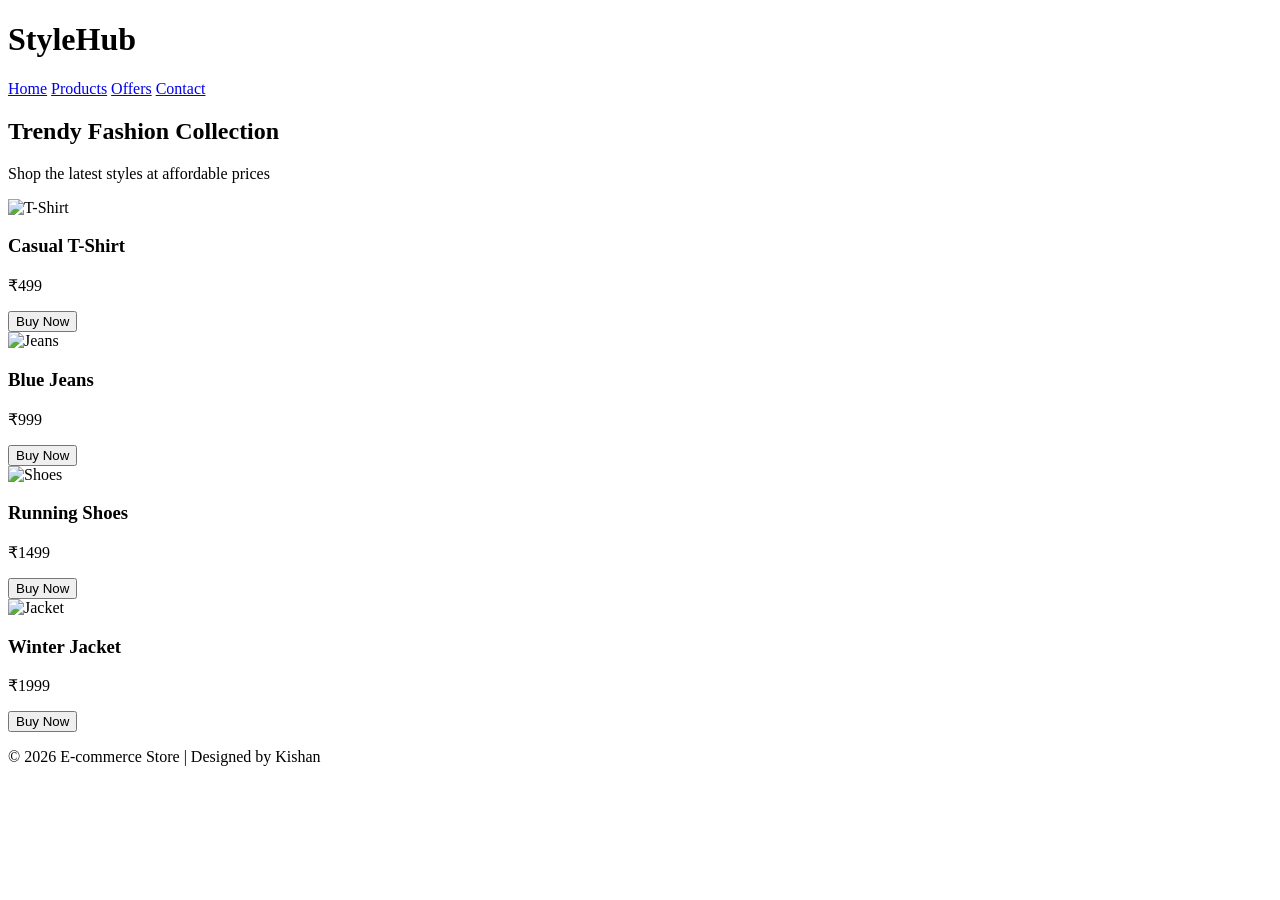
==== index.html @ b64b31c5 "initial commit" ====
<!DOCTYPE html>
<html lang="en">

<head>
    <meta charset="UTF-8">
    <meta name="viewport" content="width=device-width, initial-scale=1.0">
    <title>StyleHub Store</title>

</head>

<body>
    <header>
        <h1>StyleHub</h1>
        <nav>
            <a href="#">Home</a>
            <a href="#">Products</a>
            <a href="#">Offers</a>
            <a href="#">Contact</a>
        </nav>
    </header>
    <section class="hero">
        <h2>Trendy Fashion Collection</h2>
        <p>Shop the latest styles at affordable prices</p>
    </section>
    <section class="products">
        <div class="card">
            <img src="https://images.unsplash.com/photo-1521572267360-ee0c2909d518?w=500" alt="T-Shirt">
            <h3>Casual T-Shirt</h3>
            <p>₹499</p>
            <button>Buy Now</button>
        </div>
        <div class="card">
            <img src="https://images.unsplash.com/photo-1541099649105-f69ad21f3246?w=500" alt="Jeans">
            <h3>Blue Jeans</h3>
            <p>₹999</p>
            <button>Buy Now</button>
        </div>
        <div class="card">
            <img src="https://images.unsplash.com/photo-1542291026-7eec264c27ff?w=500" alt="Shoes">
            <h3>Running Shoes</h3>
            <p>₹1499</p>
            <button>Buy Now</button>
        </div>
        <div class="card">
            <img src="https://images.unsplash.com/photo-1523381210434-271e8be1f52b?w=500" alt="Jacket">
            <h3>Winter Jacket</h3>
            <p>₹1999</p>
            <button>Buy Now</button>
        </div>
    </section>
    <footer>
        <p>&copy; 2026 E-commerce Store | Designed by Kishan</p>
    </footer>
</body>

</html>
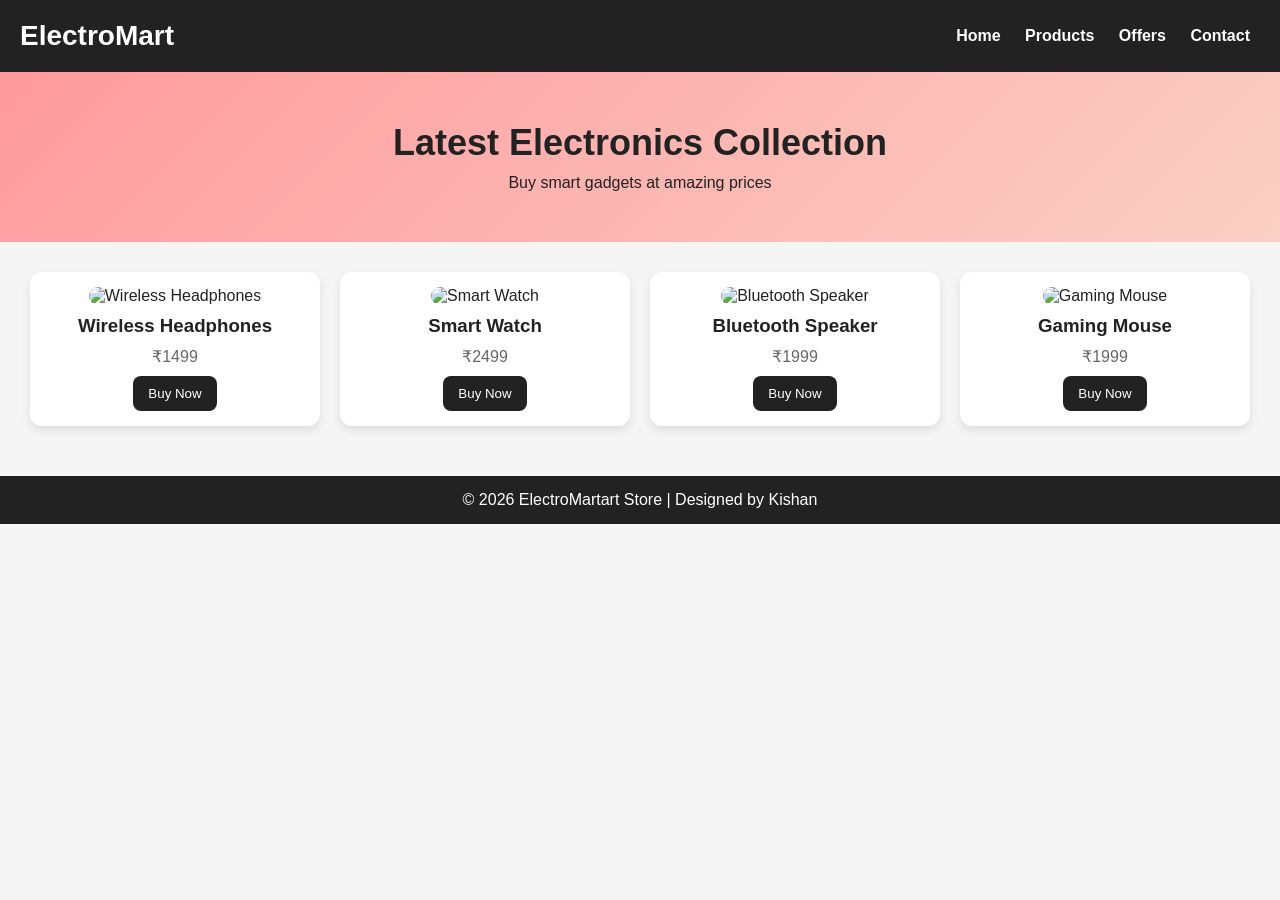
==== commit dfa6f98b: "initial commit" ====
--- a/index.html
+++ b/index.html
@@ -4,13 +4,13 @@
 <head>
     <meta charset="UTF-8">
     <meta name="viewport" content="width=device-width, initial-scale=1.0">
-    <title>StyleHub Store</title>
-
+    <title>ElectroMartart Store</title>
+    <link rel="stylesheet" href="style.css">
 </head>
 
 <body>
     <header>
-        <h1>StyleHub</h1>
+        <h1>ElectroMart</h1>
         <nav>
             <a href="#">Home</a>
             <a href="#">Products</a>
@@ -19,37 +19,37 @@
         </nav>
     </header>
     <section class="hero">
-        <h2>Trendy Fashion Collection</h2>
-        <p>Shop the latest styles at affordable prices</p>
+        <h2>Latest Electronics Collection</h2>
+        <p>Buy smart gadgets at amazing prices</p>
     </section>
     <section class="products">
         <div class="card">
-            <img src="https://images.unsplash.com/photo-1521572267360-ee0c2909d518?w=500" alt="T-Shirt">
-            <h3>Casual T-Shirt</h3>
-            <p>₹499</p>
-            <button>Buy Now</button>
-        </div>
-        <div class="card">
-            <img src="https://images.unsplash.com/photo-1541099649105-f69ad21f3246?w=500" alt="Jeans">
-            <h3>Blue Jeans</h3>
-            <p>₹999</p>
-            <button>Buy Now</button>
-        </div>
-        <div class="card">
-            <img src="https://images.unsplash.com/photo-1542291026-7eec264c27ff?w=500" alt="Shoes">
-            <h3>Running Shoes</h3>
+            <img src="https://images.unsplash.com/photo-1505740420928-5e560c06d30e?w=500" alt="Wireless Headphones">
+            <h3>Wireless Headphones</h3>
             <p>₹1499</p>
             <button>Buy Now</button>
         </div>
         <div class="card">
-            <img src="https://images.unsplash.com/photo-1523381210434-271e8be1f52b?w=500" alt="Jacket">
-            <h3>Winter Jacket</h3>
+            <img src="https://images.unsplash.com/photo-1546868871-af0de0ae72be?w=500" alt="Smart Watch">
+            <h3>Smart Watch</h3>
+            <p>₹2499</p>
+            <button>Buy Now</button>
+        </div>
+        <div class="card">
+            <img src="https://images.unsplash.com/photo-1608043152269-423dbba4e7e1?w=500" alt="Bluetooth Speaker">
+            <h3>Bluetooth Speaker</h3>
+            <p>₹1999</p>
+            <button>Buy Now</button>
+        </div>
+        <div class="card">
+            <img src="https://images.unsplash.com/photo-1527814050087-3793815479db?w=500" alt="Gaming Mouse">
+            <h3>Gaming Mouse</h3>
             <p>₹1999</p>
             <button>Buy Now</button>
         </div>
     </section>
     <footer>
-        <p>&copy; 2026 E-commerce Store | Designed by Kishan</p>
+        <p>&copy; 2026 ElectroMartart Store | Designed by Kishan</p>
     </footer>
 </body>
 
--- a/style.css
+++ b/style.css
@@ -0,0 +1,91 @@
+* {
+    margin: 0;
+    padding: 0;
+    box-sizing: border-box;
+    font-family: Arial, sans-serif
+}
+
+body {
+    background: #f5f5f5;
+    color: #222
+}
+
+header {
+    background: #222;
+    color: #fff;
+    padding: 20px;
+    display: flex;
+    justify-content: space-between;
+    align-items: center;
+    flex-wrap: wrap
+}
+
+header h1 {
+    font-size: 28px
+}
+
+nav a {
+    color: #fff;
+    text-decoration: none;
+    margin: 0 10px;
+    font-weight: bold
+}
+
+.hero {
+    background: linear-gradient(135deg, #ff9a9e, #fad0c4);
+    padding: 50px;
+    text-align: center
+}
+
+.hero h2 {
+    font-size: 36px;
+    margin-bottom: 10px
+}
+
+.products {
+    display: grid;
+    grid-template-columns: repeat(auto-fit, minmax(220px, 1fr));
+    gap: 20px;
+    padding: 30px
+}
+
+.card {
+    background: #fff;
+    padding: 15px;
+    border-radius: 12px;
+    box-shadow: 0 4px 10px rgba(0, 0, 0, .1);
+    text-align: center
+}
+
+.card img {
+    width: 100%;
+    height: 180px;
+    object-fit: cover;
+    border-radius: 10px
+}
+
+.card h3 {
+    margin: 10px 0
+}
+
+.card p {
+    color: #666;
+    margin-bottom: 10px
+}
+
+.card button {
+    background: #222;
+    color: #fff;
+    border: none;
+    padding: 10px 15px;
+    border-radius: 8px;
+    cursor: pointer
+}
+
+footer {
+    background: #222;
+    color: #fff;
+    text-align: center;
+    padding: 15px;
+    margin-top: 20px
+}
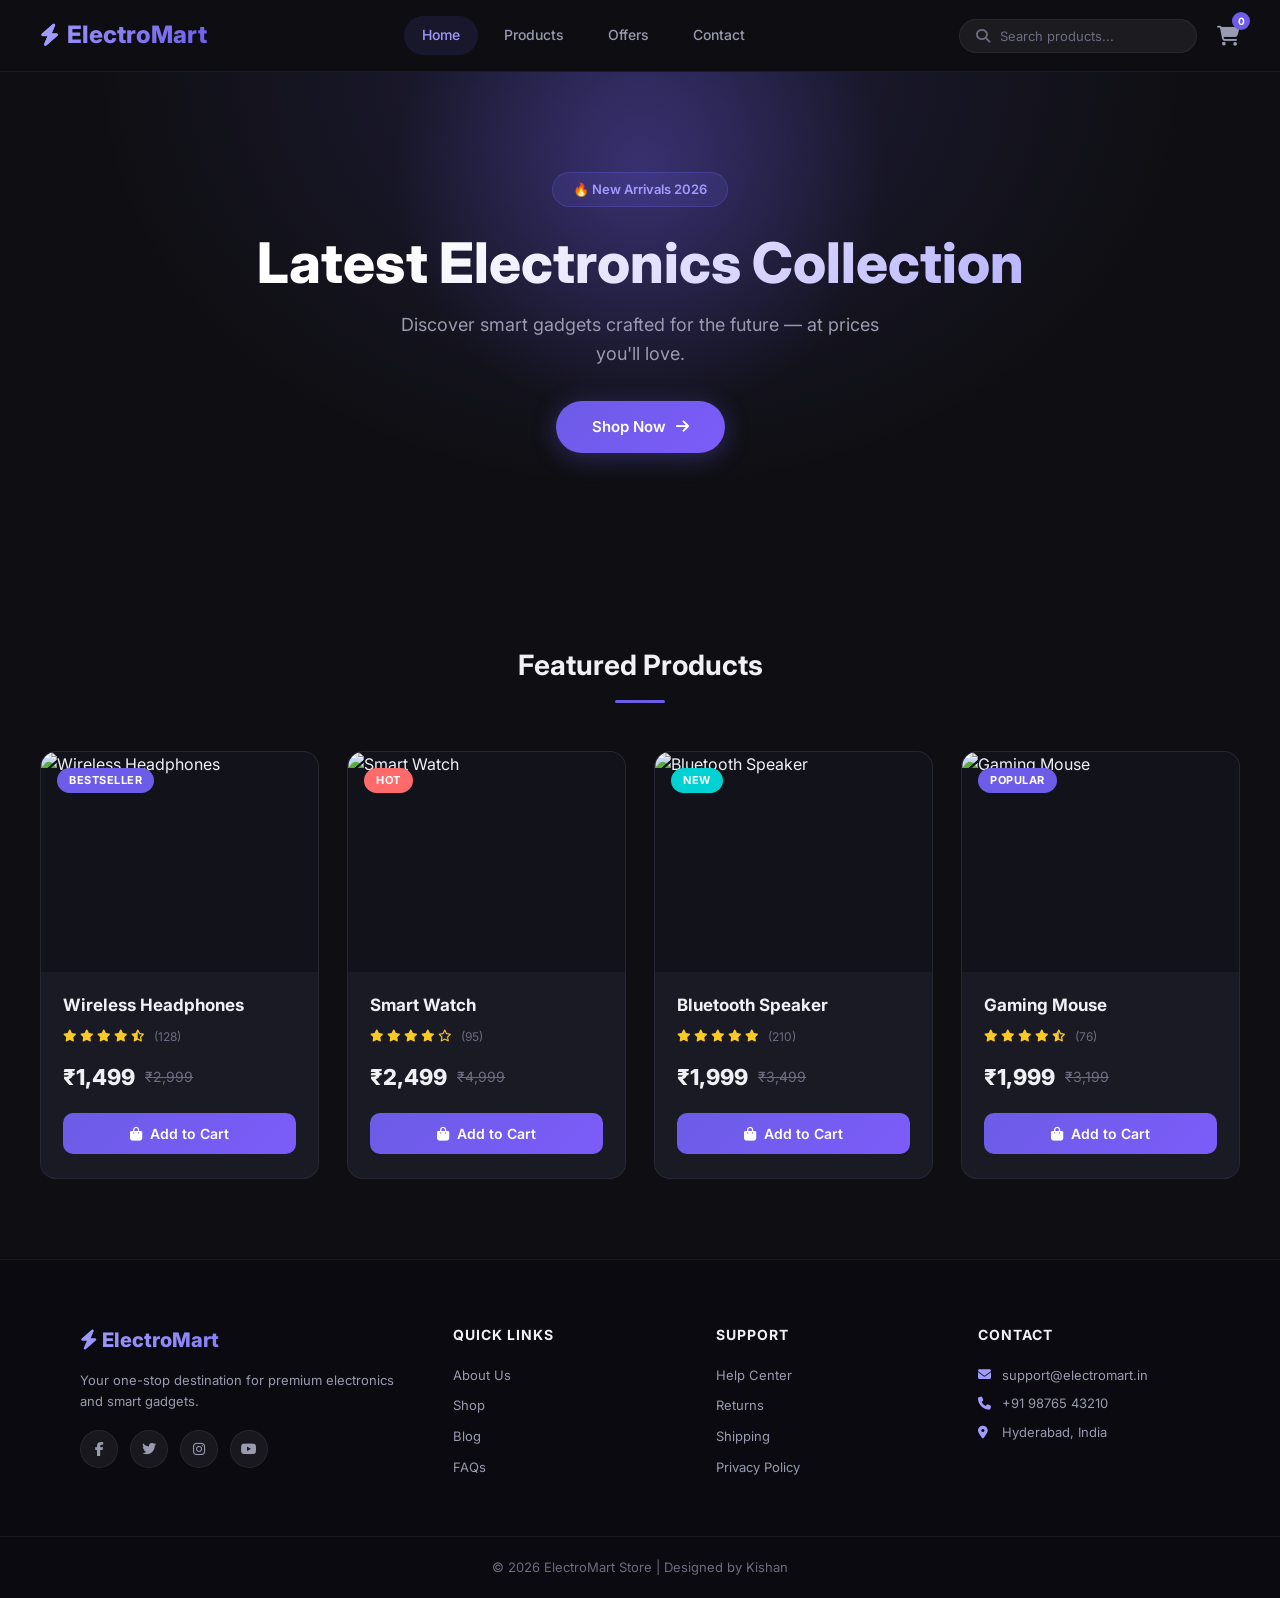
==== commit 612e5b9e: "initial commit" ====
--- a/index.html
+++ b/index.html
@@ -4,52 +4,172 @@
 <head>
     <meta charset="UTF-8">
     <meta name="viewport" content="width=device-width, initial-scale=1.0">
-    <title>ElectroMartart Store</title>
+    <title>ElectroMart — Premium Electronics Store</title>
+    <meta name="description"
+        content="Shop the latest electronics, smart gadgets, wireless headphones, smartwatches and more at amazing prices.">
     <link rel="stylesheet" href="style.css">
+    <link rel="preconnect" href="https://fonts.googleapis.com">
+    <link rel="preconnect" href="https://fonts.gstatic.com" crossorigin>
+    <link href="https://fonts.googleapis.com/css2?family=Inter:wght@400;500;600;700;800&display=swap" rel="stylesheet">
+    <link rel="stylesheet" href="https://cdnjs.cloudflare.com/ajax/libs/font-awesome/6.5.1/css/all.min.css">
 </head>
 
 <body>
     <header>
-        <h1>ElectroMart</h1>
-        <nav>
-            <a href="#">Home</a>
-            <a href="#">Products</a>
+        <div class="header-left">
+            <h1><i class="fas fa-bolt"></i> ElectroMart</h1>
+        </div>
+        <nav id="main-nav">
+            <a href="#" class="active">Home</a>
+            <a href="#products">Products</a>
             <a href="#">Offers</a>
             <a href="#">Contact</a>
         </nav>
+        <div class="header-right">
+            <div class="search-bar">
+                <i class="fas fa-search"></i>
+                <input type="text" placeholder="Search products..." id="search-input">
+            </div>
+            <a href="#" class="cart-icon" id="cart-btn"><i class="fas fa-shopping-cart"></i><span
+                    class="cart-count">0</span></a>
+        </div>
     </header>
+
     <section class="hero">
-        <h2>Latest Electronics Collection</h2>
-        <p>Buy smart gadgets at amazing prices</p>
+        <div class="hero-content">
+            <span class="hero-badge">🔥 New Arrivals 2026</span>
+            <h2>Latest Electronics Collection</h2>
+            <p>Discover smart gadgets crafted for the future — at prices you'll love.</p>
+            <a href="#products" class="hero-btn">Shop Now <i class="fas fa-arrow-right"></i></a>
+        </div>
+        <div class="hero-glow"></div>
     </section>
-    <section class="products">
-        <div class="card">
-            <img src="https://images.unsplash.com/photo-1505740420928-5e560c06d30e?w=500" alt="Wireless Headphones">
-            <h3>Wireless Headphones</h3>
-            <p>₹1499</p>
-            <button>Buy Now</button>
-        </div>
-        <div class="card">
-            <img src="https://images.unsplash.com/photo-1546868871-af0de0ae72be?w=500" alt="Smart Watch">
-            <h3>Smart Watch</h3>
-            <p>₹2499</p>
-            <button>Buy Now</button>
-        </div>
-        <div class="card">
-            <img src="https://images.unsplash.com/photo-1608043152269-423dbba4e7e1?w=500" alt="Bluetooth Speaker">
-            <h3>Bluetooth Speaker</h3>
-            <p>₹1999</p>
-            <button>Buy Now</button>
-        </div>
-        <div class="card">
-            <img src="https://images.unsplash.com/photo-1527814050087-3793815479db?w=500" alt="Gaming Mouse">
-            <h3>Gaming Mouse</h3>
-            <p>₹1999</p>
-            <button>Buy Now</button>
+
+    <section class="products" id="products">
+        <h2 class="section-title">Featured Products</h2>
+        <div class="products-grid">
+            <div class="card" id="product-headphones">
+                <div class="card-badge">Bestseller</div>
+                <div class="card-img-wrap">
+                    <img src="https://images.unsplash.com/photo-1505740420928-5e560c06d30e?w=500"
+                        alt="Wireless Headphones" loading="lazy">
+                </div>
+                <div class="card-body">
+                    <h3>Wireless Headphones</h3>
+                    <div class="card-rating">
+                        <i class="fas fa-star"></i><i class="fas fa-star"></i><i class="fas fa-star"></i><i
+                            class="fas fa-star"></i><i class="fas fa-star-half-alt"></i>
+                        <span>(128)</span>
+                    </div>
+                    <div class="card-price">
+                        <span class="price-current">₹1,499</span>
+                        <span class="price-original">₹2,999</span>
+                    </div>
+                    <button id="buy-headphones"><i class="fas fa-shopping-bag"></i> Add to Cart</button>
+                </div>
+            </div>
+
+            <div class="card" id="product-smartwatch">
+                <div class="card-badge hot">Hot</div>
+                <div class="card-img-wrap">
+                    <img src="https://images.unsplash.com/photo-1523275335684-37898b6baf30?w=500" alt="Smart Watch"
+                        loading="lazy">
+                </div>
+                <div class="card-body">
+                    <h3>Smart Watch</h3>
+                    <div class="card-rating">
+                        <i class="fas fa-star"></i><i class="fas fa-star"></i><i class="fas fa-star"></i><i
+                            class="fas fa-star"></i><i class="far fa-star"></i>
+                        <span>(95)</span>
+                    </div>
+                    <div class="card-price">
+                        <span class="price-current">₹2,499</span>
+                        <span class="price-original">₹4,999</span>
+                    </div>
+                    <button id="buy-smartwatch"><i class="fas fa-shopping-bag"></i> Add to Cart</button>
+                </div>
+            </div>
+
+            <div class="card" id="product-speaker">
+                <div class="card-badge new">New</div>
+                <div class="card-img-wrap">
+                    <img src="https://images.unsplash.com/photo-1608043152269-423dbba4e7e1?w=500"
+                        alt="Bluetooth Speaker" loading="lazy">
+                </div>
+                <div class="card-body">
+                    <h3>Bluetooth Speaker</h3>
+                    <div class="card-rating">
+                        <i class="fas fa-star"></i><i class="fas fa-star"></i><i class="fas fa-star"></i><i
+                            class="fas fa-star"></i><i class="fas fa-star"></i>
+                        <span>(210)</span>
+                    </div>
+                    <div class="card-price">
+                        <span class="price-current">₹1,999</span>
+                        <span class="price-original">₹3,499</span>
+                    </div>
+                    <button id="buy-speaker"><i class="fas fa-shopping-bag"></i> Add to Cart</button>
+                </div>
+            </div>
+
+            <div class="card" id="product-mouse">
+                <div class="card-badge">Popular</div>
+                <div class="card-img-wrap">
+                    <img src="https://images.unsplash.com/photo-1527814050087-3793815479db?w=500" alt="Gaming Mouse"
+                        loading="lazy">
+                </div>
+                <div class="card-body">
+                    <h3>Gaming Mouse</h3>
+                    <div class="card-rating">
+                        <i class="fas fa-star"></i><i class="fas fa-star"></i><i class="fas fa-star"></i><i
+                            class="fas fa-star"></i><i class="fas fa-star-half-alt"></i>
+                        <span>(76)</span>
+                    </div>
+                    <div class="card-price">
+                        <span class="price-current">₹1,999</span>
+                        <span class="price-original">₹3,199</span>
+                    </div>
+                    <button id="buy-mouse"><i class="fas fa-shopping-bag"></i> Add to Cart</button>
+                </div>
+            </div>
         </div>
     </section>
+
     <footer>
-        <p>&copy; 2026 ElectroMartart Store | Designed by Kishan</p>
+        <div class="footer-grid">
+            <div class="footer-col">
+                <h3><i class="fas fa-bolt"></i> ElectroMart</h3>
+                <p>Your one-stop destination for premium electronics and smart gadgets.</p>
+                <div class="social-links">
+                    <a href="#" aria-label="Facebook"><i class="fab fa-facebook-f"></i></a>
+                    <a href="#" aria-label="Twitter"><i class="fab fa-twitter"></i></a>
+                    <a href="#" aria-label="Instagram"><i class="fab fa-instagram"></i></a>
+                    <a href="#" aria-label="YouTube"><i class="fab fa-youtube"></i></a>
+                </div>
+            </div>
+            <div class="footer-col">
+                <h4>Quick Links</h4>
+                <a href="#">About Us</a>
+                <a href="#">Shop</a>
+                <a href="#">Blog</a>
+                <a href="#">FAQs</a>
+            </div>
+            <div class="footer-col">
+                <h4>Support</h4>
+                <a href="#">Help Center</a>
+                <a href="#">Returns</a>
+                <a href="#">Shipping</a>
+                <a href="#">Privacy Policy</a>
+            </div>
+            <div class="footer-col">
+                <h4>Contact</h4>
+                <p><i class="fas fa-envelope"></i> support@electromart.in</p>
+                <p><i class="fas fa-phone"></i> +91 98765 43210</p>
+                <p><i class="fas fa-map-marker-alt"></i> Hyderabad, India</p>
+            </div>
+        </div>
+        <div class="footer-bottom">
+            <p>&copy; 2026 ElectroMart Store | Designed by Kishan</p>
+        </div>
     </footer>
 </body>
 
--- a/style.css
+++ b/style.css
@@ -1,91 +1,623 @@
-* {
+/* ===== Reset & Base ===== */
+*,
+*::before,
+*::after {
     margin: 0;
     padding: 0;
     box-sizing: border-box;
-    font-family: Arial, sans-serif
+}
+
+:root {
+    --bg-dark: #0f0f13;
+    --bg-card: #1a1a24;
+    --bg-card-hover: #22223a;
+    --accent: #6c5ce7;
+    --accent-light: #a29bfe;
+    --accent-glow: rgba(108, 92, 231, 0.35);
+    --text-primary: #f0f0f5;
+    --text-secondary: #9a9ab0;
+    --text-muted: #6c6c80;
+    --gold: #f9ca24;
+    --green: #00d2d3;
+    --red: #ff6b6b;
+    --border: rgba(255, 255, 255, 0.06);
+    --radius: 16px;
+    --radius-sm: 10px;
+    --transition: 0.3s cubic-bezier(0.4, 0, 0.2, 1);
+    --font: 'Inter', -apple-system, BlinkMacSystemFont, sans-serif;
 }
 
 body {
-    background: #f5f5f5;
-    color: #222
-}
-
+    font-family: var(--font);
+    background: var(--bg-dark);
+    color: var(--text-primary);
+    line-height: 1.6;
+    -webkit-font-smoothing: antialiased;
+}
+
+a {
+    text-decoration: none;
+    color: inherit;
+}
+
+/* ===== Header ===== */
 header {
-    background: #222;
-    color: #fff;
-    padding: 20px;
-    display: flex;
+    background: rgba(15, 15, 19, 0.85);
+    backdrop-filter: blur(20px);
+    -webkit-backdrop-filter: blur(20px);
+    border-bottom: 1px solid var(--border);
+    padding: 0 40px;
+    display: flex;
+    align-items: center;
     justify-content: space-between;
-    align-items: center;
-    flex-wrap: wrap
-}
-
-header h1 {
-    font-size: 28px
-}
-
-nav a {
-    color: #fff;
-    text-decoration: none;
-    margin: 0 10px;
-    font-weight: bold
-}
-
+    height: 72px;
+    position: sticky;
+    top: 0;
+    z-index: 100;
+}
+
+.header-left h1 {
+    font-size: 24px;
+    font-weight: 800;
+    background: linear-gradient(135deg, var(--accent-light), var(--accent));
+    -webkit-background-clip: text;
+    -webkit-text-fill-color: transparent;
+    background-clip: text;
+    display: flex;
+    align-items: center;
+    gap: 8px;
+}
+
+.header-left h1 i {
+    -webkit-text-fill-color: var(--accent-light);
+    font-size: 22px;
+}
+
+#main-nav {
+    display: flex;
+    gap: 8px;
+}
+
+#main-nav a {
+    color: var(--text-secondary);
+    font-weight: 500;
+    font-size: 14px;
+    padding: 8px 18px;
+    border-radius: 50px;
+    transition: var(--transition);
+    position: relative;
+}
+
+#main-nav a:hover,
+#main-nav a.active {
+    color: var(--text-primary);
+    background: rgba(108, 92, 231, 0.12);
+}
+
+#main-nav a.active {
+    color: var(--accent-light);
+}
+
+.header-right {
+    display: flex;
+    align-items: center;
+    gap: 20px;
+}
+
+.search-bar {
+    display: flex;
+    align-items: center;
+    background: rgba(255, 255, 255, 0.06);
+    border: 1px solid var(--border);
+    border-radius: 50px;
+    padding: 8px 16px;
+    gap: 10px;
+    transition: var(--transition);
+}
+
+.search-bar:focus-within {
+    border-color: var(--accent);
+    box-shadow: 0 0 0 3px var(--accent-glow);
+}
+
+.search-bar i {
+    color: var(--text-muted);
+    font-size: 14px;
+}
+
+.search-bar input {
+    background: none;
+    border: none;
+    outline: none;
+    color: var(--text-primary);
+    font-family: var(--font);
+    font-size: 13px;
+    width: 180px;
+}
+
+.search-bar input::placeholder {
+    color: var(--text-muted);
+}
+
+.cart-icon {
+    position: relative;
+    font-size: 20px;
+    color: var(--text-secondary);
+    transition: var(--transition);
+}
+
+.cart-icon:hover {
+    color: var(--accent-light);
+}
+
+.cart-count {
+    position: absolute;
+    top: -8px;
+    right: -10px;
+    background: var(--accent);
+    color: white;
+    font-size: 10px;
+    font-weight: 700;
+    width: 18px;
+    height: 18px;
+    border-radius: 50%;
+    display: flex;
+    align-items: center;
+    justify-content: center;
+}
+
+/* ===== Hero ===== */
 .hero {
-    background: linear-gradient(135deg, #ff9a9e, #fad0c4);
-    padding: 50px;
-    text-align: center
+    position: relative;
+    padding: 100px 40px 110px;
+    text-align: center;
+    overflow: hidden;
+    background: radial-gradient(ellipse at 50% 0%, rgba(108, 92, 231, 0.18) 0%, transparent 60%),
+                var(--bg-dark);
+}
+
+.hero-glow {
+    position: absolute;
+    width: 500px;
+    height: 500px;
+    background: radial-gradient(circle, var(--accent-glow), transparent 70%);
+    top: -150px;
+    left: 50%;
+    transform: translateX(-50%);
+    pointer-events: none;
+    animation: pulse 4s ease-in-out infinite;
+}
+
+@keyframes pulse {
+    0%, 100% { opacity: 0.5; transform: translateX(-50%) scale(1); }
+    50% { opacity: 1; transform: translateX(-50%) scale(1.15); }
+}
+
+.hero-content {
+    position: relative;
+    z-index: 2;
+}
+
+.hero-badge {
+    display: inline-block;
+    background: rgba(108, 92, 231, 0.15);
+    border: 1px solid rgba(108, 92, 231, 0.3);
+    color: var(--accent-light);
+    font-size: 13px;
+    font-weight: 600;
+    padding: 6px 20px;
+    border-radius: 50px;
+    margin-bottom: 24px;
+    animation: fadeInDown 0.8s ease;
 }
 
 .hero h2 {
-    font-size: 36px;
-    margin-bottom: 10px
-}
-
+    font-size: clamp(36px, 5vw, 56px);
+    font-weight: 800;
+    line-height: 1.15;
+    margin-bottom: 16px;
+    background: linear-gradient(135deg, #fff 30%, var(--accent-light));
+    -webkit-background-clip: text;
+    -webkit-text-fill-color: transparent;
+    background-clip: text;
+    animation: fadeInUp 0.8s ease;
+}
+
+.hero p {
+    color: var(--text-secondary);
+    font-size: 18px;
+    max-width: 500px;
+    margin: 0 auto 32px;
+    animation: fadeInUp 0.8s ease 0.1s both;
+}
+
+.hero-btn {
+    display: inline-flex;
+    align-items: center;
+    gap: 10px;
+    background: linear-gradient(135deg, var(--accent), #7c5cf9);
+    color: white;
+    font-family: var(--font);
+    font-size: 15px;
+    font-weight: 600;
+    padding: 14px 36px;
+    border-radius: 50px;
+    border: none;
+    cursor: pointer;
+    transition: var(--transition);
+    box-shadow: 0 4px 24px var(--accent-glow);
+    animation: fadeInUp 0.8s ease 0.2s both;
+}
+
+.hero-btn:hover {
+    transform: translateY(-2px);
+    box-shadow: 0 8px 32px var(--accent-glow);
+}
+
+.hero-btn i {
+    transition: transform 0.3s ease;
+}
+
+.hero-btn:hover i {
+    transform: translateX(4px);
+}
+
+/* ===== Section Title ===== */
+.section-title {
+    font-size: 28px;
+    font-weight: 700;
+    text-align: center;
+    margin-bottom: 48px;
+    color: var(--text-primary);
+    position: relative;
+}
+
+.section-title::after {
+    content: '';
+    display: block;
+    width: 50px;
+    height: 3px;
+    background: var(--accent);
+    border-radius: 10px;
+    margin: 12px auto 0;
+}
+
+/* ===== Products ===== */
 .products {
+    padding: 80px 40px;
+}
+
+.products-grid {
     display: grid;
-    grid-template-columns: repeat(auto-fit, minmax(220px, 1fr));
-    gap: 20px;
-    padding: 30px
-}
-
+    grid-template-columns: repeat(auto-fit, minmax(270px, 1fr));
+    gap: 28px;
+    max-width: 1200px;
+    margin: 0 auto;
+}
+
+/* ===== Card ===== */
 .card {
-    background: #fff;
-    padding: 15px;
-    border-radius: 12px;
-    box-shadow: 0 4px 10px rgba(0, 0, 0, .1);
-    text-align: center
-}
-
-.card img {
+    background: var(--bg-card);
+    border: 1px solid var(--border);
+    border-radius: var(--radius);
+    overflow: hidden;
+    position: relative;
+    transition: var(--transition);
+}
+
+.card:hover {
+    transform: translateY(-8px);
+    border-color: rgba(108, 92, 231, 0.25);
+    box-shadow: 0 20px 60px rgba(0, 0, 0, 0.4),
+                0 0 40px var(--accent-glow);
+}
+
+.card-badge {
+    position: absolute;
+    top: 16px;
+    left: 16px;
+    background: var(--accent);
+    color: white;
+    font-size: 11px;
+    font-weight: 700;
+    padding: 4px 12px;
+    border-radius: 50px;
+    z-index: 3;
+    text-transform: uppercase;
+    letter-spacing: 0.5px;
+}
+
+.card-badge.hot {
+    background: var(--red);
+}
+
+.card-badge.new {
+    background: var(--green);
+}
+
+.card-img-wrap {
+    position: relative;
+    overflow: hidden;
+    height: 220px;
+    background: #12121a;
+}
+
+.card-img-wrap img {
     width: 100%;
-    height: 180px;
+    height: 100%;
     object-fit: cover;
-    border-radius: 10px
-}
-
-.card h3 {
-    margin: 10px 0
-}
-
-.card p {
-    color: #666;
-    margin-bottom: 10px
+    transition: transform 0.5s cubic-bezier(0.4, 0, 0.2, 1);
+}
+
+.card:hover .card-img-wrap img {
+    transform: scale(1.08);
+}
+
+.card-body {
+    padding: 20px 22px 24px;
+}
+
+.card-body h3 {
+    font-size: 17px;
+    font-weight: 700;
+    margin-bottom: 8px;
+    color: var(--text-primary);
+}
+
+.card-rating {
+    display: flex;
+    align-items: center;
+    gap: 3px;
+    margin-bottom: 14px;
+}
+
+.card-rating i {
+    color: var(--gold);
+    font-size: 12px;
+}
+
+.card-rating span {
+    color: var(--text-muted);
+    font-size: 12px;
+    margin-left: 6px;
+}
+
+.card-price {
+    display: flex;
+    align-items: center;
+    gap: 10px;
+    margin-bottom: 18px;
+}
+
+.price-current {
+    font-size: 22px;
+    font-weight: 800;
+    color: var(--text-primary);
+}
+
+.price-original {
+    font-size: 14px;
+    color: var(--text-muted);
+    text-decoration: line-through;
 }
 
 .card button {
-    background: #222;
-    color: #fff;
+    width: 100%;
+    background: linear-gradient(135deg, var(--accent), #7c5cf9);
+    color: white;
+    font-family: var(--font);
+    font-size: 14px;
+    font-weight: 600;
     border: none;
-    padding: 10px 15px;
-    border-radius: 8px;
-    cursor: pointer
-}
-
+    padding: 12px 0;
+    border-radius: var(--radius-sm);
+    cursor: pointer;
+    display: flex;
+    align-items: center;
+    justify-content: center;
+    gap: 8px;
+    transition: var(--transition);
+    position: relative;
+    overflow: hidden;
+}
+
+.card button::before {
+    content: '';
+    position: absolute;
+    top: 0;
+    left: -100%;
+    width: 100%;
+    height: 100%;
+    background: linear-gradient(90deg, transparent, rgba(255, 255, 255, 0.15), transparent);
+    transition: left 0.5s ease;
+}
+
+.card button:hover::before {
+    left: 100%;
+}
+
+.card button:hover {
+    box-shadow: 0 4px 24px var(--accent-glow);
+    transform: translateY(-1px);
+}
+
+/* ===== Footer ===== */
 footer {
-    background: #222;
-    color: #fff;
+    background: #0a0a10;
+    border-top: 1px solid var(--border);
+    padding: 0;
+}
+
+.footer-grid {
+    display: grid;
+    grid-template-columns: 1.5fr 1fr 1fr 1fr;
+    gap: 40px;
+    max-width: 1200px;
+    margin: 0 auto;
+    padding: 64px 40px 48px;
+}
+
+.footer-col h3 {
+    font-size: 20px;
+    font-weight: 800;
+    margin-bottom: 14px;
+    background: linear-gradient(135deg, var(--accent-light), var(--accent));
+    -webkit-background-clip: text;
+    -webkit-text-fill-color: transparent;
+    background-clip: text;
+}
+
+.footer-col h4 {
+    font-size: 14px;
+    font-weight: 700;
+    text-transform: uppercase;
+    letter-spacing: 1px;
+    color: var(--text-primary);
+    margin-bottom: 18px;
+}
+
+.footer-col p {
+    color: var(--text-secondary);
+    font-size: 13px;
+    margin-bottom: 8px;
+    display: flex;
+    align-items: center;
+    gap: 8px;
+}
+
+.footer-col p i {
+    color: var(--accent-light);
+    width: 16px;
+}
+
+.footer-col a {
+    display: block;
+    color: var(--text-secondary);
+    font-size: 13px;
+    margin-bottom: 10px;
+    transition: var(--transition);
+}
+
+.footer-col a:hover {
+    color: var(--accent-light);
+    transform: translateX(4px);
+}
+
+.social-links {
+    display: flex;
+    gap: 12px;
+    margin-top: 18px;
+}
+
+.social-links a {
+    width: 38px;
+    height: 38px;
+    display: flex;
+    align-items: center;
+    justify-content: center;
+    border-radius: 50%;
+    background: rgba(255, 255, 255, 0.06);
+    border: 1px solid var(--border);
+    color: var(--text-secondary);
+    font-size: 14px;
+    transition: var(--transition);
+    margin-bottom: 0;
+}
+
+.social-links a:hover {
+    background: var(--accent);
+    border-color: var(--accent);
+    color: white;
+    transform: translateY(-3px);
+}
+
+.footer-bottom {
+    border-top: 1px solid var(--border);
     text-align: center;
-    padding: 15px;
-    margin-top: 20px
+    padding: 20px 40px;
+}
+
+.footer-bottom p {
+    color: var(--text-muted);
+    font-size: 13px;
+    justify-content: center;
+}
+
+/* ===== Animations ===== */
+@keyframes fadeInUp {
+    from { opacity: 0; transform: translateY(24px); }
+    to { opacity: 1; transform: translateY(0); }
+}
+
+@keyframes fadeInDown {
+    from { opacity: 0; transform: translateY(-16px); }
+    to { opacity: 1; transform: translateY(0); }
+}
+
+/* ===== Responsive ===== */
+@media (max-width: 768px) {
+    header {
+        padding: 0 20px;
+        height: auto;
+        flex-wrap: wrap;
+        gap: 12px;
+        padding: 16px 20px;
+    }
+
+    #main-nav {
+        order: 3;
+        width: 100%;
+        justify-content: center;
+    }
+
+    #main-nav a {
+        font-size: 13px;
+        padding: 6px 12px;
+    }
+
+    .search-bar input {
+        width: 120px;
+    }
+
+    .hero {
+        padding: 60px 20px 70px;
+    }
+
+    .hero h2 {
+        font-size: 30px;
+    }
+
+    .products {
+        padding: 50px 20px;
+    }
+
+    .products-grid {
+        grid-template-columns: repeat(auto-fit, minmax(240px, 1fr));
+        gap: 20px;
+    }
+
+    .footer-grid {
+        grid-template-columns: 1fr 1fr;
+        padding: 40px 20px 30px;
+        gap: 30px;
+    }
+}
+
+@media (max-width: 480px) {
+    .products-grid {
+        grid-template-columns: 1fr;
+    }
+
+    .footer-grid {
+        grid-template-columns: 1fr;
+    }
+
+    #main-nav a {
+        padding: 6px 10px;
+        font-size: 12px;
+    }
+
+    .search-bar {
+        display: none;
+    }
 }
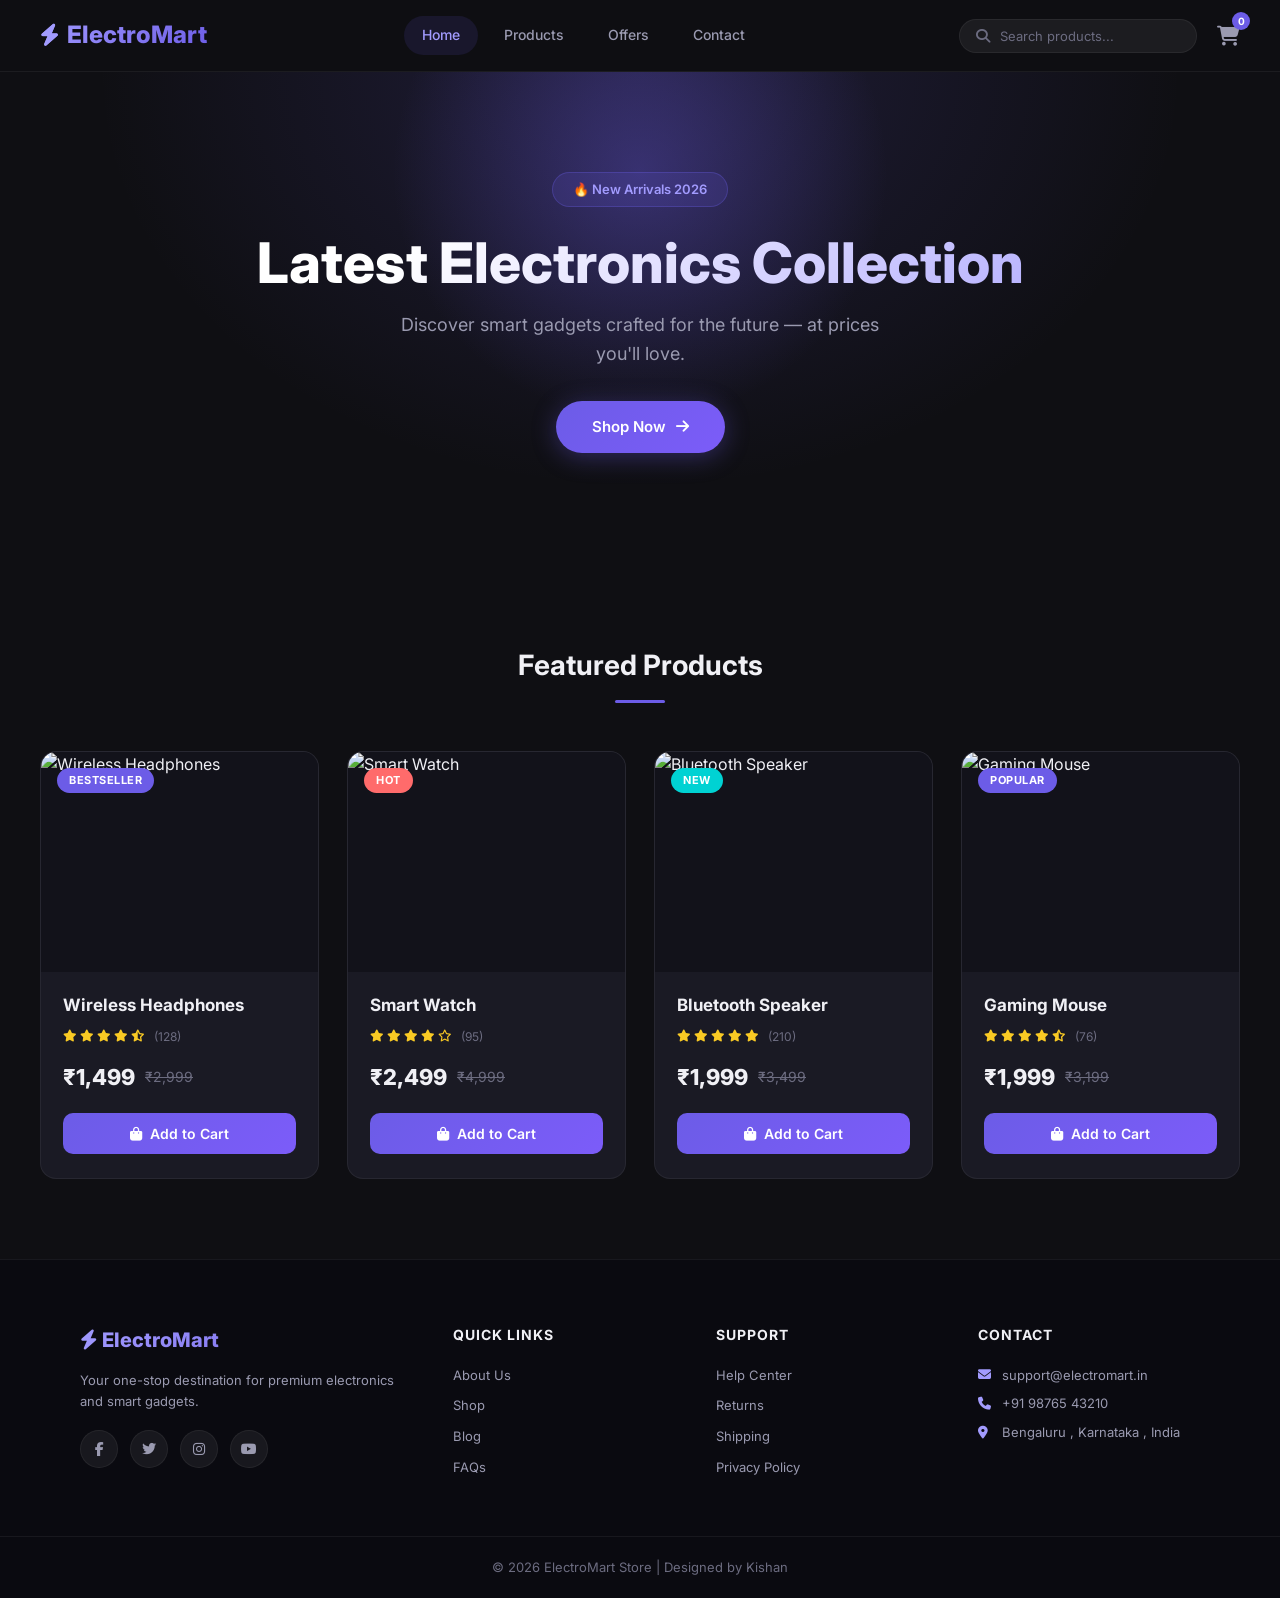
==== commit 17bcfcb0: "footer changes" ====
--- a/index.html
+++ b/index.html
@@ -164,7 +164,7 @@
                 <h4>Contact</h4>
                 <p><i class="fas fa-envelope"></i> support@electromart.in</p>
                 <p><i class="fas fa-phone"></i> +91 98765 43210</p>
-                <p><i class="fas fa-map-marker-alt"></i> Hyderabad, India</p>
+                <p><i class="fas fa-map-marker-alt"></i> Bengaluru , Karnataka , India</p>
             </div>
         </div>
         <div class="footer-bottom">
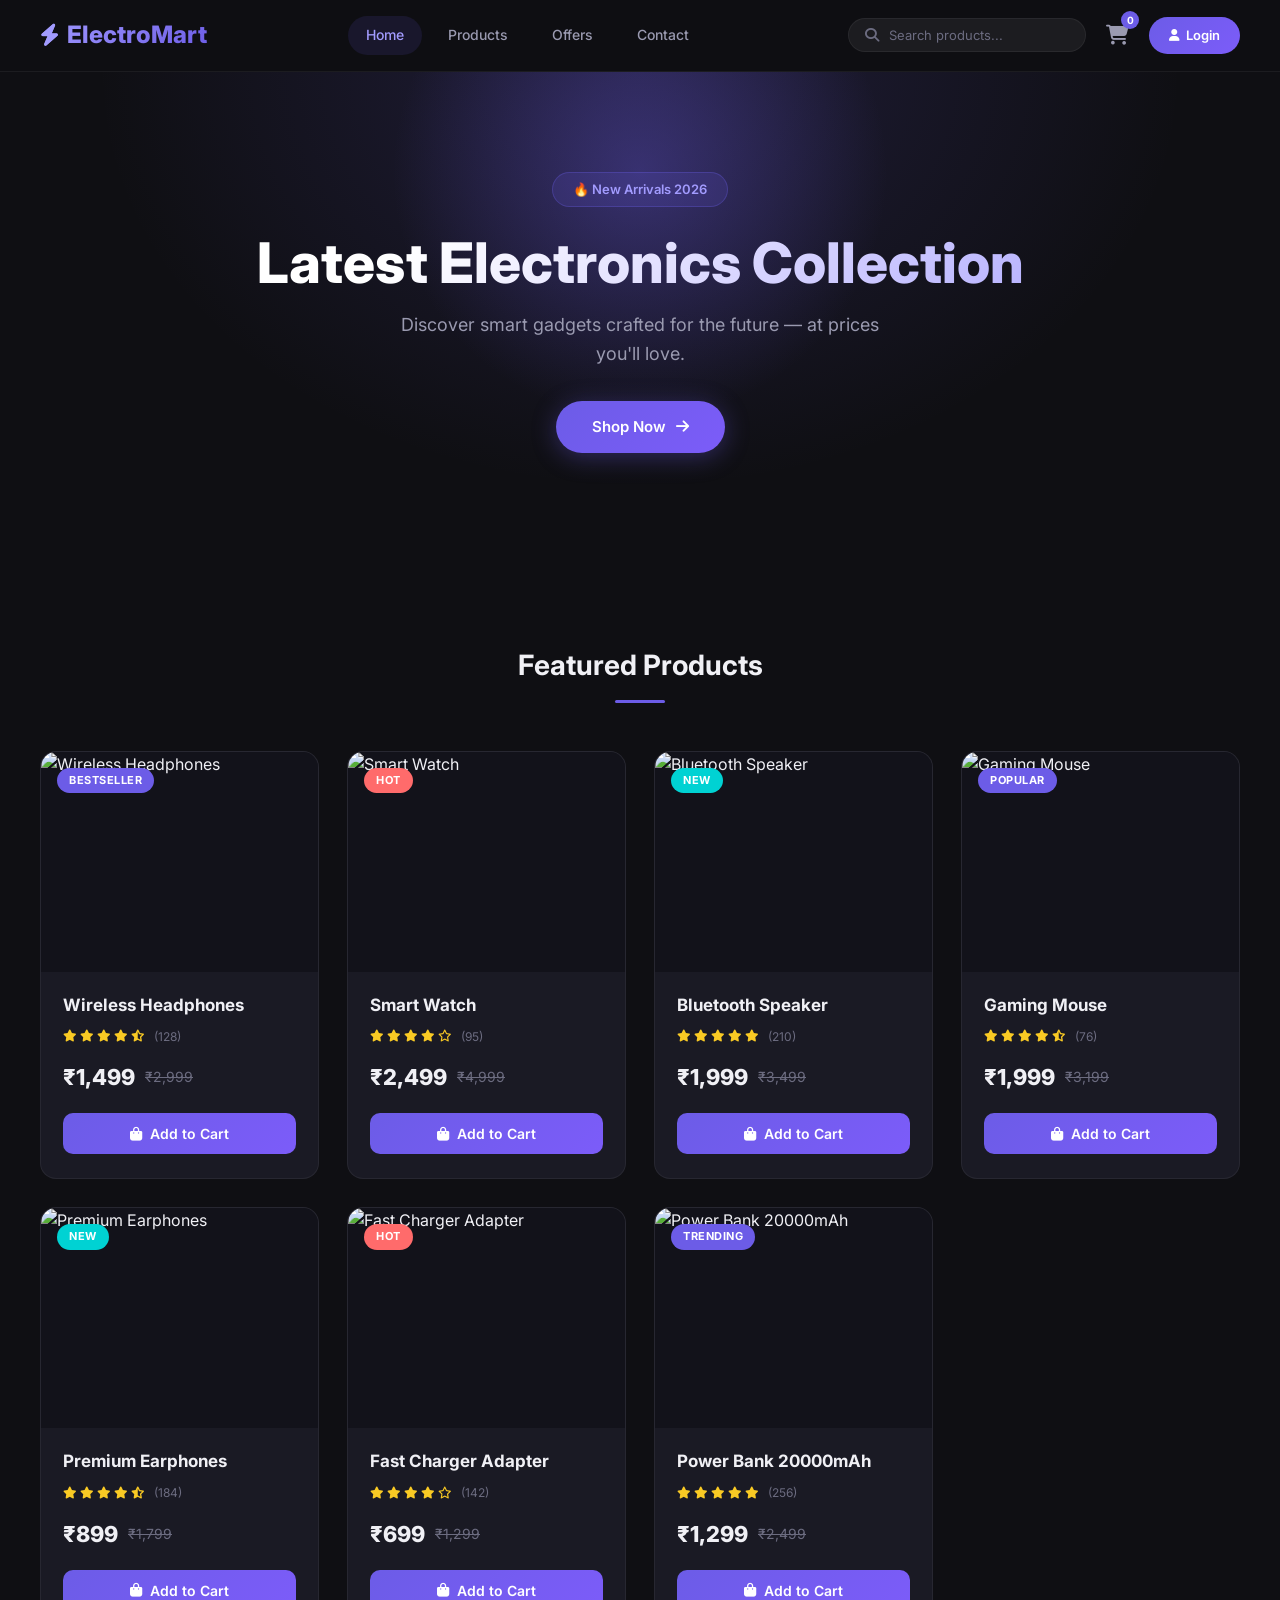
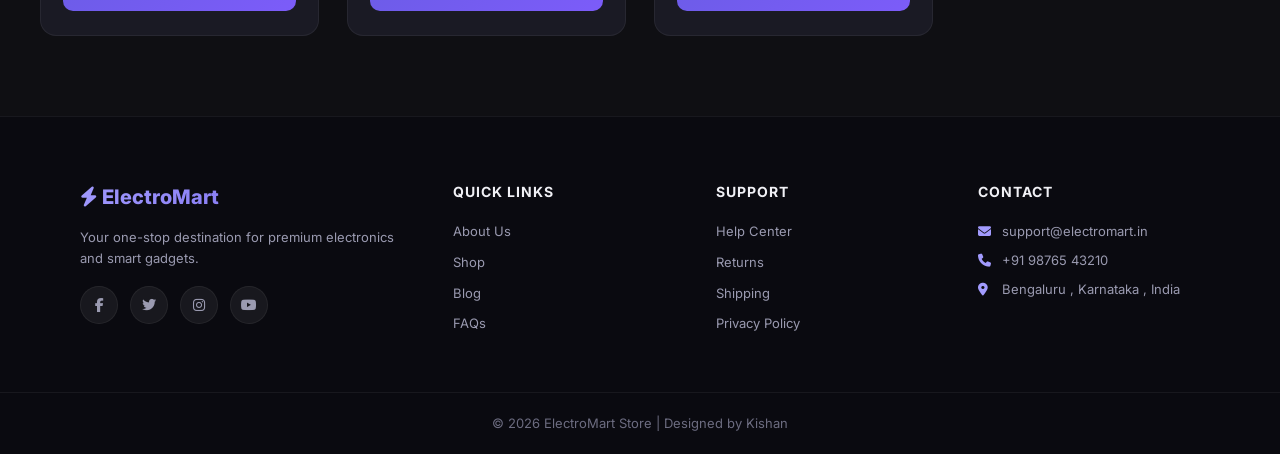
==== commit 58e8747d: "login page added" ====
--- a/index.html
+++ b/index.html
@@ -23,7 +23,7 @@
             <a href="#" class="active">Home</a>
             <a href="#products">Products</a>
             <a href="#">Offers</a>
-            <a href="#">Contact</a>
+            <a href="#footer-grid">Contact</a>
         </nav>
         <div class="header-right">
             <div class="search-bar">
@@ -32,6 +32,7 @@
             </div>
             <a href="#" class="cart-icon" id="cart-btn"><i class="fas fa-shopping-cart"></i><span
                     class="cart-count">0</span></a>
+            <a href="login.html" class="login-btn" id="login-btn"><i class="fas fa-user"></i> Login</a>
         </div>
     </header>
 
@@ -64,8 +65,10 @@
                     <div class="card-price">
                         <span class="price-current">₹1,499</span>
                         <span class="price-original">₹2,999</span>
-                    </div>
-                    <button id="buy-headphones"><i class="fas fa-shopping-bag"></i> Add to Cart</button>
+
+                    </div>
+                    <button id="buy-headphones" onclick="alert('Item added to cart')"><i
+                            class="fas fa-shopping-bag"></i>Add to Cart</button>
                 </div>
             </div>
 
@@ -86,7 +89,8 @@
                         <span class="price-current">₹2,499</span>
                         <span class="price-original">₹4,999</span>
                     </div>
-                    <button id="buy-smartwatch"><i class="fas fa-shopping-bag"></i> Add to Cart</button>
+                    <button id="buy-smartwatch" onclick="alert('Item added to cart')"><i
+                            class="fas fa-shopping-bag"></i> Add to Cart</button>
                 </div>
             </div>
 
@@ -107,7 +111,8 @@
                         <span class="price-current">₹1,999</span>
                         <span class="price-original">₹3,499</span>
                     </div>
-                    <button id="buy-speaker"><i class="fas fa-shopping-bag"></i> Add to Cart</button>
+                    <button id="buy-speaker" onclick="alert('Item added to cart')"><i class="fas fa-shopping-bag"></i>
+                        Add to Cart</button>
                 </div>
             </div>
 
@@ -128,14 +133,81 @@
                         <span class="price-current">₹1,999</span>
                         <span class="price-original">₹3,199</span>
                     </div>
-                    <button id="buy-mouse"><i class="fas fa-shopping-bag"></i> Add to Cart</button>
+                    <button id="buy-mouse" onclick="alert('Item added to cart')"><i class="fas fa-shopping-bag"></i> Add
+                        to Cart</button>
+                </div>
+            </div>
+
+            <div class="card" id="product-earphone">
+                <div class="card-badge new">New</div>
+                <div class="card-img-wrap">
+                    <img src="https://images.unsplash.com/photo-1590658268037-6bf12f032f55?w=500"
+                        alt="Premium Earphones" loading="lazy">
+                </div>
+                <div class="card-body">
+                    <h3>Premium Earphones</h3>
+                    <div class="card-rating">
+                        <i class="fas fa-star"></i><i class="fas fa-star"></i><i class="fas fa-star"></i><i
+                            class="fas fa-star"></i><i class="fas fa-star-half-alt"></i>
+                        <span>(184)</span>
+                    </div>
+                    <div class="card-price">
+                        <span class="price-current">₹899</span>
+                        <span class="price-original">₹1,799</span>
+                    </div>
+                    <button id="buy-earphone" onclick="alert('Item added to cart')"><i
+                            class="fas fa-shopping-bag"></i> Add to Cart</button>
+                </div>
+            </div>
+
+            <div class="card" id="product-charger">
+                <div class="card-badge hot">Hot</div>
+                <div class="card-img-wrap">
+                    <img src="https://images.unsplash.com/photo-1583863788434-e58a36330cf0?w=500"
+                        alt="Fast Charger Adapter" loading="lazy">
+                </div>
+                <div class="card-body">
+                    <h3>Fast Charger Adapter</h3>
+                    <div class="card-rating">
+                        <i class="fas fa-star"></i><i class="fas fa-star"></i><i class="fas fa-star"></i><i
+                            class="fas fa-star"></i><i class="far fa-star"></i>
+                        <span>(142)</span>
+                    </div>
+                    <div class="card-price">
+                        <span class="price-current">₹699</span>
+                        <span class="price-original">₹1,299</span>
+                    </div>
+                    <button id="buy-charger" onclick="alert('Item added to cart')"><i
+                            class="fas fa-shopping-bag"></i> Add to Cart</button>
+                </div>
+            </div>
+
+            <div class="card" id="product-powerbank">
+                <div class="card-badge">Trending</div>
+                <div class="card-img-wrap">
+                    <img src="https://images.unsplash.com/photo-1609091839311-d5365f9ff1c5?w=500"
+                        alt="Power Bank 20000mAh" loading="lazy">
+                </div>
+                <div class="card-body">
+                    <h3>Power Bank 20000mAh</h3>
+                    <div class="card-rating">
+                        <i class="fas fa-star"></i><i class="fas fa-star"></i><i class="fas fa-star"></i><i
+                            class="fas fa-star"></i><i class="fas fa-star"></i>
+                        <span>(256)</span>
+                    </div>
+                    <div class="card-price">
+                        <span class="price-current">₹1,299</span>
+                        <span class="price-original">₹2,499</span>
+                    </div>
+                    <button id="buy-powerbank" onclick="alert('Item added to cart')"><i
+                            class="fas fa-shopping-bag"></i> Add to Cart</button>
                 </div>
             </div>
         </div>
     </section>
 
     <footer>
-        <div class="footer-grid">
+        <div class="footer-grid" id="footer-grid">
             <div class="footer-col">
                 <h3><i class="fas fa-bolt"></i> ElectroMart</h3>
                 <p>Your one-stop destination for premium electronics and smart gadgets.</p>
--- a/style.css
+++ b/style.css
@@ -543,6 +543,339 @@
     justify-content: center;
 }
 
+/* ===== Login Button (Header) ===== */
+.login-btn {
+    display: inline-flex;
+    align-items: center;
+    gap: 6px;
+    background: linear-gradient(135deg, var(--accent), #7c5cf9);
+    color: white;
+    font-family: var(--font);
+    font-size: 13px;
+    font-weight: 600;
+    padding: 8px 20px;
+    border-radius: 50px;
+    transition: var(--transition);
+    white-space: nowrap;
+}
+
+.login-btn:hover {
+    box-shadow: 0 4px 20px var(--accent-glow);
+    transform: translateY(-1px);
+    color: white;
+}
+
+.login-btn i {
+    font-size: 12px;
+}
+
+/* ===== Login Page ===== */
+.login-page {
+    position: relative;
+    min-height: calc(100vh - 72px);
+    display: flex;
+    align-items: center;
+    justify-content: center;
+    padding: 60px 20px;
+    overflow: hidden;
+    background: radial-gradient(ellipse at 50% 0%, rgba(108, 92, 231, 0.15) 0%, transparent 60%),
+                radial-gradient(ellipse at 80% 80%, rgba(0, 210, 211, 0.08) 0%, transparent 50%),
+                var(--bg-dark);
+}
+
+.login-glow {
+    position: absolute;
+    width: 600px;
+    height: 600px;
+    background: radial-gradient(circle, var(--accent-glow), transparent 70%);
+    top: -200px;
+    left: 50%;
+    transform: translateX(-50%);
+    pointer-events: none;
+    animation: pulse 4s ease-in-out infinite;
+}
+
+.login-card {
+    background: rgba(26, 26, 36, 0.8);
+    backdrop-filter: blur(24px);
+    -webkit-backdrop-filter: blur(24px);
+    border: 1px solid rgba(255, 255, 255, 0.08);
+    border-radius: 24px;
+    padding: 48px 40px;
+    width: 100%;
+    max-width: 440px;
+    position: relative;
+    z-index: 2;
+    animation: fadeInUp 0.6s ease;
+    box-shadow: 0 24px 80px rgba(0, 0, 0, 0.5),
+                0 0 60px rgba(108, 92, 231, 0.08);
+}
+
+.login-card-header {
+    text-align: center;
+    margin-bottom: 36px;
+}
+
+.login-icon {
+    width: 72px;
+    height: 72px;
+    margin: 0 auto 20px;
+    background: linear-gradient(135deg, var(--accent), #7c5cf9);
+    border-radius: 50%;
+    display: flex;
+    align-items: center;
+    justify-content: center;
+    box-shadow: 0 8px 32px var(--accent-glow);
+}
+
+.login-icon i {
+    font-size: 32px;
+    color: white;
+}
+
+.login-card-header h2 {
+    font-size: 26px;
+    font-weight: 800;
+    margin-bottom: 8px;
+    background: linear-gradient(135deg, #fff 30%, var(--accent-light));
+    -webkit-background-clip: text;
+    -webkit-text-fill-color: transparent;
+    background-clip: text;
+}
+
+.login-card-header p {
+    color: var(--text-secondary);
+    font-size: 14px;
+}
+
+.login-form {
+    display: flex;
+    flex-direction: column;
+    gap: 20px;
+}
+
+.form-group {
+    display: flex;
+    flex-direction: column;
+    gap: 8px;
+}
+
+.form-group label {
+    font-size: 13px;
+    font-weight: 600;
+    color: var(--text-secondary);
+    display: flex;
+    align-items: center;
+    gap: 8px;
+}
+
+.form-group label i {
+    color: var(--accent-light);
+    font-size: 12px;
+    width: 14px;
+}
+
+.form-group input {
+    width: 100%;
+    background: rgba(255, 255, 255, 0.05);
+    border: 1px solid var(--border);
+    border-radius: var(--radius-sm);
+    padding: 14px 16px;
+    color: var(--text-primary);
+    font-family: var(--font);
+    font-size: 14px;
+    transition: var(--transition);
+    outline: none;
+}
+
+.form-group input::placeholder {
+    color: var(--text-muted);
+}
+
+.form-group input:focus {
+    border-color: var(--accent);
+    box-shadow: 0 0 0 3px var(--accent-glow);
+    background: rgba(255, 255, 255, 0.07);
+}
+
+.password-wrap {
+    position: relative;
+}
+
+.password-wrap input {
+    padding-right: 48px;
+}
+
+.toggle-password {
+    position: absolute;
+    right: 4px;
+    top: 50%;
+    transform: translateY(-50%);
+    background: none;
+    border: none;
+    color: var(--text-muted);
+    cursor: pointer;
+    padding: 8px 12px;
+    font-size: 14px;
+    transition: var(--transition);
+}
+
+.toggle-password:hover {
+    color: var(--accent-light);
+}
+
+.form-options {
+    display: flex;
+    align-items: center;
+    justify-content: space-between;
+}
+
+.remember-me {
+    display: flex;
+    align-items: center;
+    gap: 8px;
+    font-size: 13px;
+    color: var(--text-secondary);
+    cursor: pointer;
+    user-select: none;
+}
+
+.remember-me input[type="checkbox"] {
+    width: 16px;
+    height: 16px;
+    accent-color: var(--accent);
+    cursor: pointer;
+    border-radius: 4px;
+}
+
+.forgot-link {
+    font-size: 13px;
+    color: var(--accent-light);
+    font-weight: 500;
+    transition: var(--transition);
+}
+
+.forgot-link:hover {
+    color: white;
+    text-decoration: underline;
+}
+
+.login-submit-btn {
+    width: 100%;
+    background: linear-gradient(135deg, var(--accent), #7c5cf9);
+    color: white;
+    font-family: var(--font);
+    font-size: 15px;
+    font-weight: 700;
+    border: none;
+    padding: 15px 0;
+    border-radius: var(--radius-sm);
+    cursor: pointer;
+    display: flex;
+    align-items: center;
+    justify-content: center;
+    gap: 10px;
+    transition: var(--transition);
+    position: relative;
+    overflow: hidden;
+    box-shadow: 0 4px 24px var(--accent-glow);
+    margin-top: 4px;
+}
+
+.login-submit-btn::before {
+    content: '';
+    position: absolute;
+    top: 0;
+    left: -100%;
+    width: 100%;
+    height: 100%;
+    background: linear-gradient(90deg, transparent, rgba(255, 255, 255, 0.15), transparent);
+    transition: left 0.5s ease;
+}
+
+.login-submit-btn:hover::before {
+    left: 100%;
+}
+
+.login-submit-btn:hover {
+    box-shadow: 0 8px 32px var(--accent-glow);
+    transform: translateY(-2px);
+}
+
+.login-submit-btn:disabled {
+    opacity: 0.7;
+    cursor: not-allowed;
+    transform: none;
+}
+
+.divider {
+    display: flex;
+    align-items: center;
+    gap: 16px;
+}
+
+.divider::before,
+.divider::after {
+    content: '';
+    flex: 1;
+    height: 1px;
+    background: var(--border);
+}
+
+.divider span {
+    font-size: 12px;
+    color: var(--text-muted);
+    white-space: nowrap;
+    text-transform: uppercase;
+    letter-spacing: 0.5px;
+}
+
+.social-login {
+    display: flex;
+    gap: 12px;
+    justify-content: center;
+}
+
+.social-btn {
+    width: 52px;
+    height: 52px;
+    border-radius: 50%;
+    background: rgba(255, 255, 255, 0.06);
+    border: 1px solid var(--border);
+    color: var(--text-secondary);
+    font-size: 18px;
+    cursor: pointer;
+    display: flex;
+    align-items: center;
+    justify-content: center;
+    transition: var(--transition);
+}
+
+.social-btn:hover {
+    background: var(--accent);
+    border-color: var(--accent);
+    color: white;
+    transform: translateY(-3px);
+    box-shadow: 0 8px 24px var(--accent-glow);
+}
+
+.signup-text {
+    text-align: center;
+    font-size: 13px;
+    color: var(--text-secondary);
+}
+
+.signup-text a {
+    color: var(--accent-light);
+    font-weight: 600;
+    transition: var(--transition);
+}
+
+.signup-text a:hover {
+    color: white;
+    text-decoration: underline;
+}
+
 /* ===== Animations ===== */
 @keyframes fadeInUp {
     from { opacity: 0; transform: translateY(24px); }
@@ -601,6 +934,18 @@
         padding: 40px 20px 30px;
         gap: 30px;
     }
+
+    .login-page {
+        padding: 40px 16px;
+    }
+
+    .login-card {
+        padding: 36px 28px;
+    }
+
+    .login-btn span {
+        display: none;
+    }
 }
 
 @media (max-width: 480px) {
@@ -620,4 +965,28 @@
     .search-bar {
         display: none;
     }
+
+    .login-card {
+        padding: 32px 20px;
+        border-radius: 20px;
+    }
+
+    .login-icon {
+        width: 60px;
+        height: 60px;
+    }
+
+    .login-icon i {
+        font-size: 26px;
+    }
+
+    .login-card-header h2 {
+        font-size: 22px;
+    }
+
+    .social-btn {
+        width: 46px;
+        height: 46px;
+        font-size: 16px;
+    }
 }
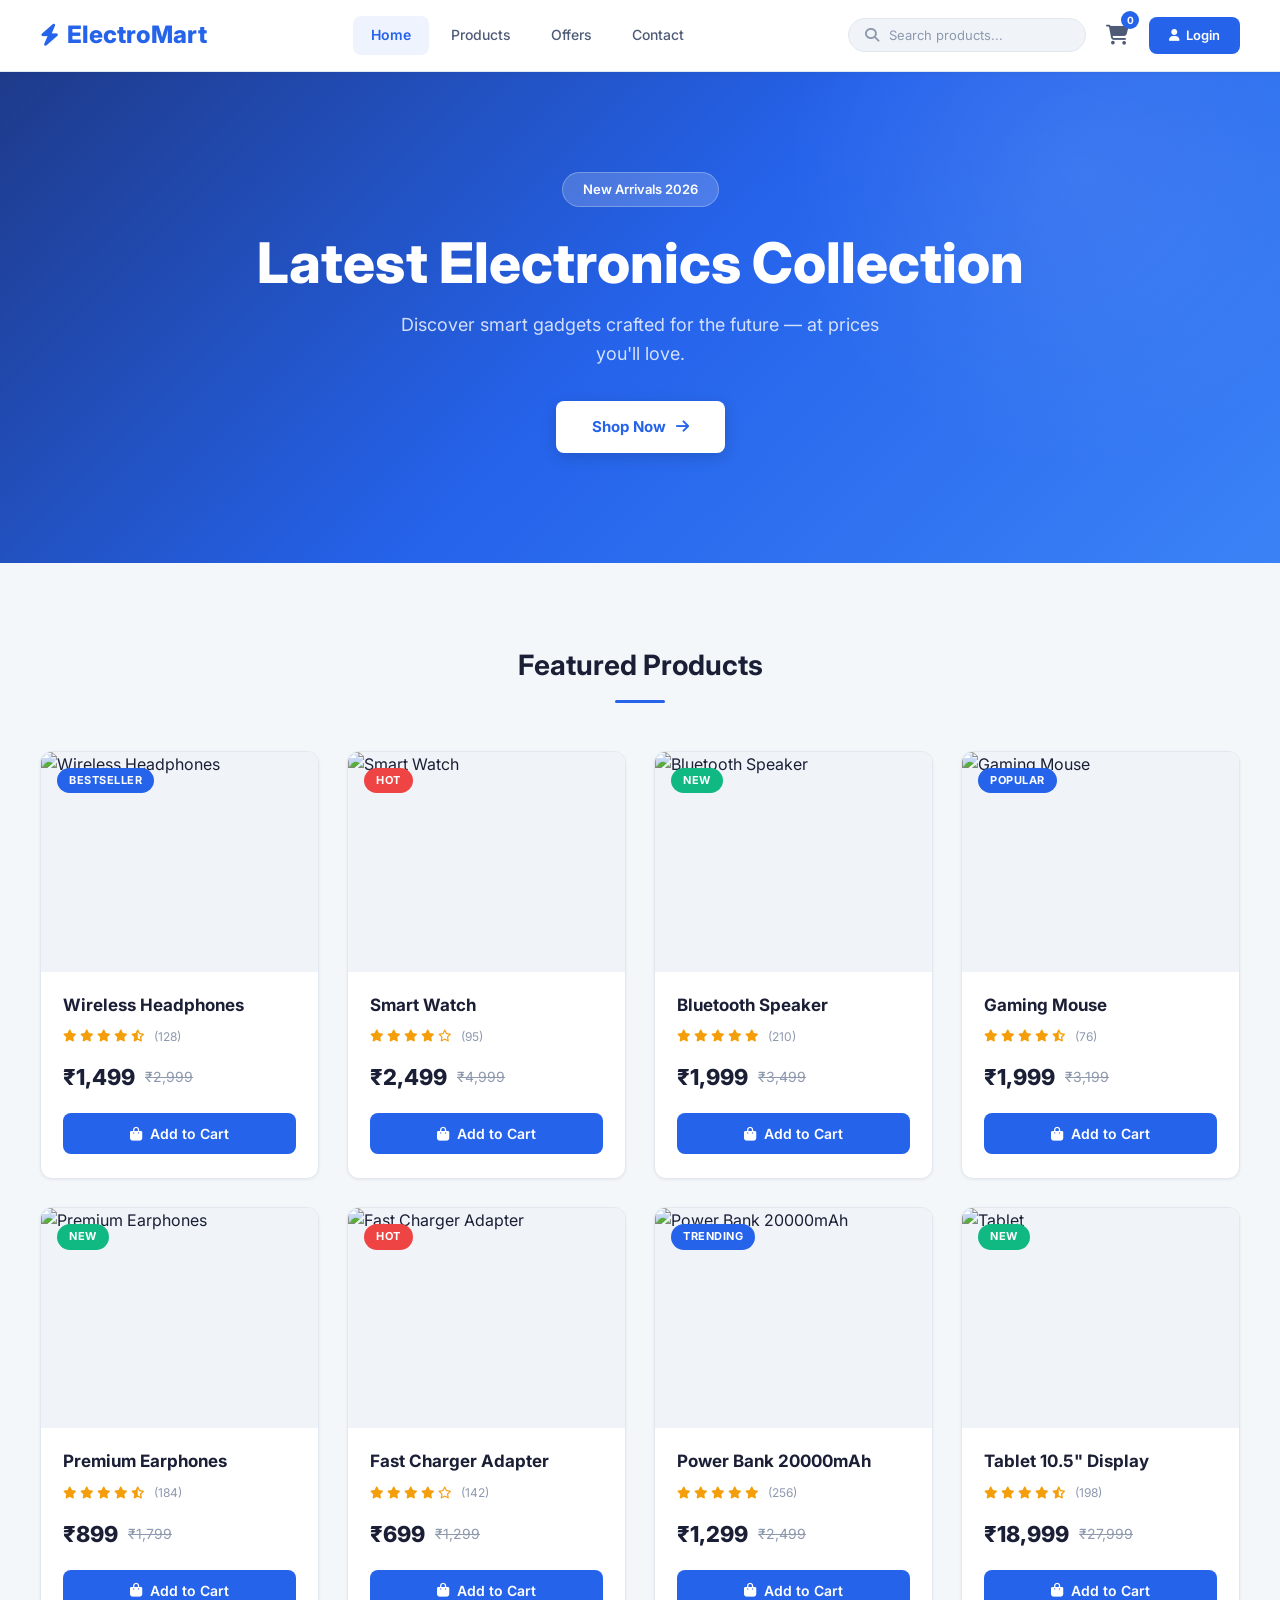
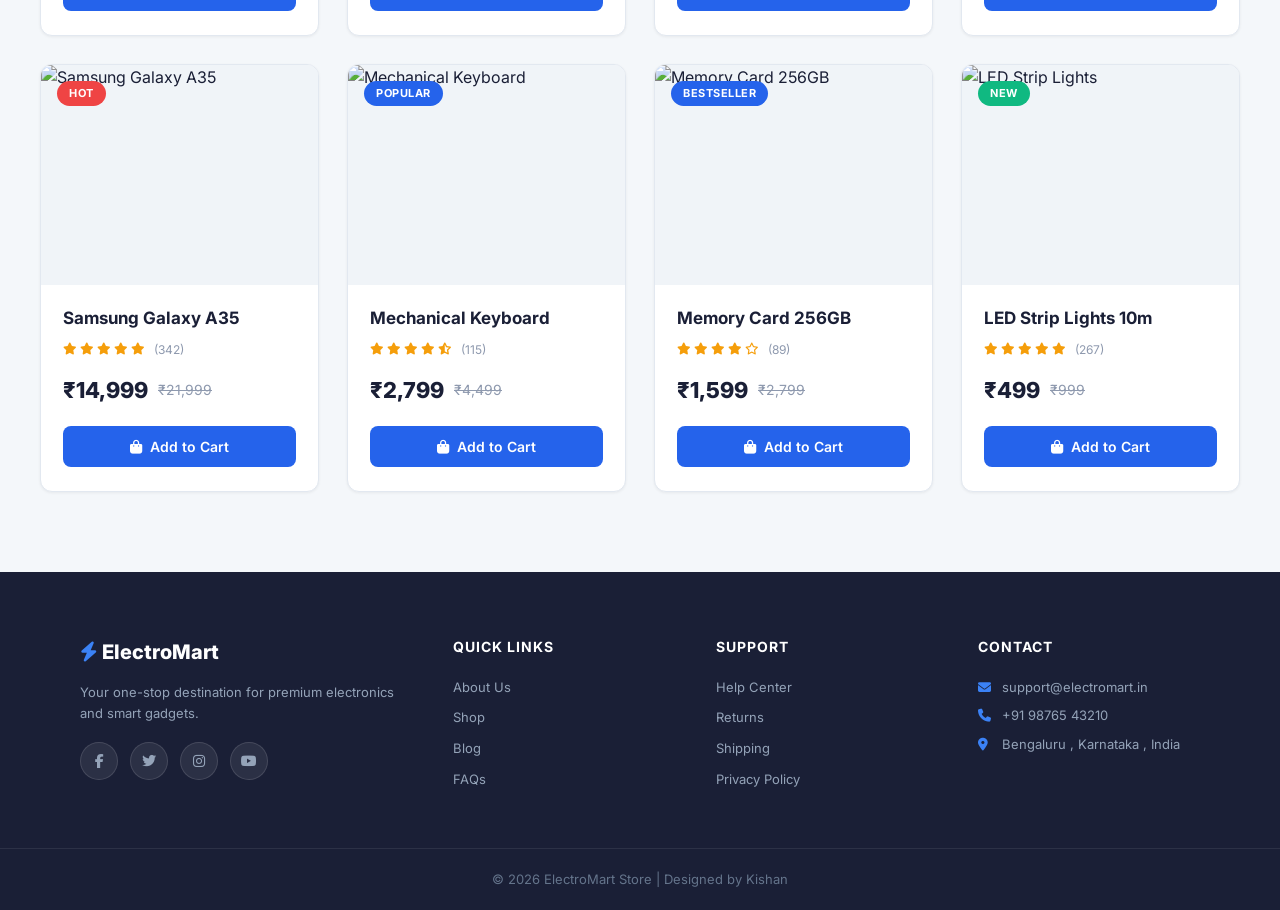
==== commit 055b4c25: "css updates" ====
--- a/index.html
+++ b/index.html
@@ -38,7 +38,7 @@
 
     <section class="hero">
         <div class="hero-content">
-            <span class="hero-badge">🔥 New Arrivals 2026</span>
+            <span class="hero-badge">New Arrivals 2026</span>
             <h2>Latest Electronics Collection</h2>
             <p>Discover smart gadgets crafted for the future — at prices you'll love.</p>
             <a href="#products" class="hero-btn">Shop Now <i class="fas fa-arrow-right"></i></a>
@@ -141,7 +141,7 @@
             <div class="card" id="product-earphone">
                 <div class="card-badge new">New</div>
                 <div class="card-img-wrap">
-                    <img src="https://images.unsplash.com/photo-1590658268037-6bf12f032f55?w=500"
+                    <img src="https://images.unsplash.com/photo-1572569511254-d8f925fe2cbb?w=500"
                         alt="Premium Earphones" loading="lazy">
                 </div>
                 <div class="card-body">
@@ -155,8 +155,8 @@
                         <span class="price-current">₹899</span>
                         <span class="price-original">₹1,799</span>
                     </div>
-                    <button id="buy-earphone" onclick="alert('Item added to cart')"><i
-                            class="fas fa-shopping-bag"></i> Add to Cart</button>
+                    <button id="buy-earphone" onclick="alert('Item added to cart')"><i class="fas fa-shopping-bag"></i>
+                        Add to Cart</button>
                 </div>
             </div>
 
@@ -177,8 +177,8 @@
                         <span class="price-current">₹699</span>
                         <span class="price-original">₹1,299</span>
                     </div>
-                    <button id="buy-charger" onclick="alert('Item added to cart')"><i
-                            class="fas fa-shopping-bag"></i> Add to Cart</button>
+                    <button id="buy-charger" onclick="alert('Item added to cart')"><i class="fas fa-shopping-bag"></i>
+                        Add to Cart</button>
                 </div>
             </div>
 
@@ -199,8 +199,118 @@
                         <span class="price-current">₹1,299</span>
                         <span class="price-original">₹2,499</span>
                     </div>
-                    <button id="buy-powerbank" onclick="alert('Item added to cart')"><i
-                            class="fas fa-shopping-bag"></i> Add to Cart</button>
+                    <button id="buy-powerbank" onclick="alert('Item added to cart')"><i class="fas fa-shopping-bag"></i>
+                        Add to Cart</button>
+                </div>
+            </div>
+
+            <div class="card" id="product-tablet">
+                <div class="card-badge new">New</div>
+                <div class="card-img-wrap">
+                    <img src="https://images.unsplash.com/photo-1544244015-0df4b3ffc6b0?w=500"
+                        alt="Tablet" loading="lazy">
+                </div>
+                <div class="card-body">
+                    <h3>Tablet 10.5" Display</h3>
+                    <div class="card-rating">
+                        <i class="fas fa-star"></i><i class="fas fa-star"></i><i class="fas fa-star"></i><i
+                            class="fas fa-star"></i><i class="fas fa-star-half-alt"></i>
+                        <span>(198)</span>
+                    </div>
+                    <div class="card-price">
+                        <span class="price-current">₹18,999</span>
+                        <span class="price-original">₹27,999</span>
+                    </div>
+                    <button id="buy-tablet" onclick="alert('Item added to cart')"><i class="fas fa-shopping-bag"></i>
+                        Add to Cart</button>
+                </div>
+            </div>
+
+            <div class="card" id="product-smartphone">
+                <div class="card-badge hot">Hot</div>
+                <div class="card-img-wrap">
+                    <img src="https://images.unsplash.com/photo-1610945415295-d9bbf067e59c?w=500"
+                        alt="Samsung Galaxy A35" loading="lazy">
+                </div>
+                <div class="card-body">
+                    <h3>Samsung Galaxy A35</h3>
+                    <div class="card-rating">
+                        <i class="fas fa-star"></i><i class="fas fa-star"></i><i class="fas fa-star"></i><i
+                            class="fas fa-star"></i><i class="fas fa-star"></i>
+                        <span>(342)</span>
+                    </div>
+                    <div class="card-price">
+                        <span class="price-current">₹14,999</span>
+                        <span class="price-original">₹21,999</span>
+                    </div>
+                    <button id="buy-smartphone" onclick="alert('Item added to cart')"><i class="fas fa-shopping-bag"></i>
+                        Add to Cart</button>
+                </div>
+            </div>
+
+            <div class="card" id="product-keyboard">
+                <div class="card-badge">Popular</div>
+                <div class="card-img-wrap">
+                    <img src="https://images.unsplash.com/photo-1587829741301-dc798b83add3?w=500"
+                        alt="Mechanical Keyboard" loading="lazy">
+                </div>
+                <div class="card-body">
+                    <h3>Mechanical Keyboard</h3>
+                    <div class="card-rating">
+                        <i class="fas fa-star"></i><i class="fas fa-star"></i><i class="fas fa-star"></i><i
+                            class="fas fa-star"></i><i class="fas fa-star-half-alt"></i>
+                        <span>(115)</span>
+                    </div>
+                    <div class="card-price">
+                        <span class="price-current">₹2,799</span>
+                        <span class="price-original">₹4,499</span>
+                    </div>
+                    <button id="buy-keyboard" onclick="alert('Item added to cart')"><i class="fas fa-shopping-bag"></i>
+                        Add to Cart</button>
+                </div>
+            </div>
+
+            <div class="card" id="product-memorycard">
+                <div class="card-badge">Bestseller</div>
+                <div class="card-img-wrap">
+                    <img src="https://images.unsplash.com/photo-1585771724684-38269d6639fd?w=500"
+                        alt="Memory Card 256GB" loading="lazy">
+                </div>
+                <div class="card-body">
+                    <h3>Memory Card 256GB</h3>
+                    <div class="card-rating">
+                        <i class="fas fa-star"></i><i class="fas fa-star"></i><i class="fas fa-star"></i><i
+                            class="fas fa-star"></i><i class="far fa-star"></i>
+                        <span>(89)</span>
+                    </div>
+                    <div class="card-price">
+                        <span class="price-current">₹1,599</span>
+                        <span class="price-original">₹2,799</span>
+                    </div>
+                    <button id="buy-memorycard" onclick="alert('Item added to cart')"><i class="fas fa-shopping-bag"></i>
+                        Add to Cart</button>
+                </div>
+            </div>
+
+            <div class="card" id="product-ledlights">
+                <div class="card-badge new">New</div>
+                <div class="card-img-wrap">
+                    <img src="https://images.unsplash.com/photo-1615750185825-fc85b1b1b127?w=500"
+                        alt="LED Strip Lights" loading="lazy">
+                </div>
+                <div class="card-body">
+                    <h3>LED Strip Lights 10m</h3>
+                    <div class="card-rating">
+                        <i class="fas fa-star"></i><i class="fas fa-star"></i><i class="fas fa-star"></i><i
+                            class="fas fa-star"></i><i class="fas fa-star"></i>
+                        <span>(267)</span>
+                    </div>
+                    <div class="card-price">
+                        <span class="price-current">₹499</span>
+                        <span class="price-original">₹999</span>
+                    </div>
+                    <button id="buy-ledlights" onclick="alert('Item added to cart')"><i class="fas fa-shopping-bag"></i>
+                        Add to Cart</button>
                 </div>
             </div>
         </div>
--- a/style.css
+++ b/style.css
@@ -4,48 +4,50 @@
 *::after {
     margin: 0;
     padding: 0;
-    box-sizing: border-box;
+    box-sizing: border-box
 }
 
 :root {
-    --bg-dark: #0f0f13;
-    --bg-card: #1a1a24;
-    --bg-card-hover: #22223a;
-    --accent: #6c5ce7;
-    --accent-light: #a29bfe;
-    --accent-glow: rgba(108, 92, 231, 0.35);
-    --text-primary: #f0f0f5;
-    --text-secondary: #9a9ab0;
-    --text-muted: #6c6c80;
-    --gold: #f9ca24;
-    --green: #00d2d3;
-    --red: #ff6b6b;
-    --border: rgba(255, 255, 255, 0.06);
-    --radius: 16px;
-    --radius-sm: 10px;
-    --transition: 0.3s cubic-bezier(0.4, 0, 0.2, 1);
-    --font: 'Inter', -apple-system, BlinkMacSystemFont, sans-serif;
+    --bg: #f4f7fa;
+    --white: #fff;
+    --light: #f0f4f8;
+    --blue: #2563EB;
+    --blue-dk: #1d4ed8;
+    --blue-lt: #3b82f6;
+    --blue-soft: rgba(37, 99, 235, 0.08);
+    --txt: #1a1f36;
+    --txt2: #4f5b76;
+    --muted: #8e99ae;
+    --gold: #f59e0b;
+    --green: #10b981;
+    --red: #ef4444;
+    --brd: #e2e8f0;
+    --rad: 12px;
+    --rad-sm: 8px;
+    --sh-sm: 0 1px 3px rgba(0, 0, 0, .06);
+    --sh-md: 0 4px 16px rgba(0, 0, 0, .08);
+    --sh-lg: 0 12px 40px rgba(0, 0, 0, .1);
+    --tr: 0.25s ease;
+    --font: 'Inter', -apple-system, BlinkMacSystemFont, sans-serif
 }
 
 body {
     font-family: var(--font);
-    background: var(--bg-dark);
-    color: var(--text-primary);
+    background: var(--bg);
+    color: var(--txt);
     line-height: 1.6;
-    -webkit-font-smoothing: antialiased;
+    -webkit-font-smoothing: antialiased
 }
 
 a {
     text-decoration: none;
-    color: inherit;
+    color: inherit
 }
 
 /* ===== Header ===== */
 header {
-    background: rgba(15, 15, 19, 0.85);
-    backdrop-filter: blur(20px);
-    -webkit-backdrop-filter: blur(20px);
-    border-bottom: 1px solid var(--border);
+    background: var(--white);
+    border-bottom: 1px solid var(--brd);
     padding: 0 40px;
     display: flex;
     align-items: center;
@@ -54,107 +56,106 @@
     position: sticky;
     top: 0;
     z-index: 100;
+    box-shadow: 0 1px 4px rgba(0, 0, 0, .04)
 }
 
 .header-left h1 {
     font-size: 24px;
     font-weight: 800;
-    background: linear-gradient(135deg, var(--accent-light), var(--accent));
-    -webkit-background-clip: text;
-    -webkit-text-fill-color: transparent;
-    background-clip: text;
-    display: flex;
-    align-items: center;
-    gap: 8px;
+    color: var(--blue);
+    display: flex;
+    align-items: center;
+    gap: 8px
 }
 
 .header-left h1 i {
-    -webkit-text-fill-color: var(--accent-light);
-    font-size: 22px;
+    color: var(--blue);
+    font-size: 22px
 }
 
 #main-nav {
     display: flex;
-    gap: 8px;
+    gap: 4px
 }
 
 #main-nav a {
-    color: var(--text-secondary);
+    color: var(--txt2);
     font-weight: 500;
     font-size: 14px;
     padding: 8px 18px;
-    border-radius: 50px;
-    transition: var(--transition);
-    position: relative;
-}
-
-#main-nav a:hover,
+    border-radius: 8px;
+    transition: var(--tr)
+}
+
+#main-nav a:hover {
+    color: var(--blue);
+    background: var(--blue-soft)
+}
+
 #main-nav a.active {
-    color: var(--text-primary);
-    background: rgba(108, 92, 231, 0.12);
-}
-
-#main-nav a.active {
-    color: var(--accent-light);
+    color: var(--blue);
+    background: var(--blue-soft);
+    font-weight: 600
 }
 
 .header-right {
     display: flex;
     align-items: center;
-    gap: 20px;
+    gap: 20px
 }
 
 .search-bar {
     display: flex;
     align-items: center;
-    background: rgba(255, 255, 255, 0.06);
-    border: 1px solid var(--border);
+    background: var(--light);
+    border: 1px solid var(--brd);
     border-radius: 50px;
     padding: 8px 16px;
     gap: 10px;
-    transition: var(--transition);
+    transition: var(--tr)
 }
 
 .search-bar:focus-within {
-    border-color: var(--accent);
-    box-shadow: 0 0 0 3px var(--accent-glow);
+    border-color: var(--blue);
+    box-shadow: 0 0 0 3px var(--blue-soft);
+    background: var(--white)
 }
 
 .search-bar i {
-    color: var(--text-muted);
-    font-size: 14px;
+    color: var(--muted);
+    font-size: 14px
 }
 
 .search-bar input {
     background: none;
     border: none;
     outline: none;
-    color: var(--text-primary);
+    color: var(--txt);
     font-family: var(--font);
     font-size: 13px;
-    width: 180px;
+    width: 180px
 }
 
 .search-bar input::placeholder {
-    color: var(--text-muted);
+    color: var(--muted)
 }
 
 .cart-icon {
     position: relative;
     font-size: 20px;
-    color: var(--text-secondary);
-    transition: var(--transition);
+    color: var(--txt2);
+    transition: var(--tr)
 }
 
 .cart-icon:hover {
-    color: var(--accent-light);
+    color: var(--blue)
 }
 
 .cart-count {
     position: absolute;
     top: -8px;
     right: -10px;
-    background: var(--accent);
+    background: var(--blue);
     color: white;
     font-size: 10px;
     font-weight: 700;
@@ -163,7 +164,7 @@
     border-radius: 50%;
     display: flex;
     align-items: center;
-    justify-content: center;
+    justify-content: center
 }
 
 /* ===== Hero ===== */
@@ -172,43 +173,51 @@
     padding: 100px 40px 110px;
     text-align: center;
     overflow: hidden;
-    background: radial-gradient(ellipse at 50% 0%, rgba(108, 92, 231, 0.18) 0%, transparent 60%),
-                var(--bg-dark);
+    background: linear-gradient(135deg, #1e3a8a 0%, #2563eb 50%, #3b82f6 100%);
+    color: #fff
 }
 
 .hero-glow {
     position: absolute;
-    width: 500px;
-    height: 500px;
-    background: radial-gradient(circle, var(--accent-glow), transparent 70%);
-    top: -150px;
-    left: 50%;
-    transform: translateX(-50%);
+    width: 600px;
+    height: 600px;
+    background: radial-gradient(circle, rgba(255, 255, 255, .08), transparent 70%);
+    top: -200px;
+    right: -100px;
     pointer-events: none;
-    animation: pulse 4s ease-in-out infinite;
+    animation: pulse 6s ease-in-out infinite
 }
 
 @keyframes pulse {
-    0%, 100% { opacity: 0.5; transform: translateX(-50%) scale(1); }
-    50% { opacity: 1; transform: translateX(-50%) scale(1.15); }
+
+    0%,
+    100% {
+        opacity: .4;
+        transform: scale(1)
+    }
+
+    50% {
+        opacity: .7;
+        transform: scale(1.1)
+    }
 }
 
 .hero-content {
     position: relative;
-    z-index: 2;
+    z-index: 2
 }
 
 .hero-badge {
     display: inline-block;
-    background: rgba(108, 92, 231, 0.15);
-    border: 1px solid rgba(108, 92, 231, 0.3);
-    color: var(--accent-light);
+    background: rgba(255, 255, 255, .18);
+    border: 1px solid rgba(255, 255, 255, .25);
+    color: #fff;
     font-size: 13px;
     font-weight: 600;
     padding: 6px 20px;
     border-radius: 50px;
     margin-bottom: 24px;
-    animation: fadeInDown 0.8s ease;
+    animation: fadeInDown .8s ease
 }
 
 .hero h2 {
@@ -216,50 +225,47 @@
     font-weight: 800;
     line-height: 1.15;
     margin-bottom: 16px;
-    background: linear-gradient(135deg, #fff 30%, var(--accent-light));
-    -webkit-background-clip: text;
-    -webkit-text-fill-color: transparent;
-    background-clip: text;
-    animation: fadeInUp 0.8s ease;
+    color: #fff;
+    animation: fadeInUp .8s ease
 }
 
 .hero p {
-    color: var(--text-secondary);
+    color: rgba(255, 255, 255, .8);
     font-size: 18px;
     max-width: 500px;
     margin: 0 auto 32px;
-    animation: fadeInUp 0.8s ease 0.1s both;
+    animation: fadeInUp .8s ease .1s both
 }
 
 .hero-btn {
     display: inline-flex;
     align-items: center;
     gap: 10px;
-    background: linear-gradient(135deg, var(--accent), #7c5cf9);
-    color: white;
+    background: var(--white);
+    color: var(--blue);
     font-family: var(--font);
     font-size: 15px;
-    font-weight: 600;
+    font-weight: 700;
     padding: 14px 36px;
-    border-radius: 50px;
+    border-radius: 8px;
     border: none;
     cursor: pointer;
-    transition: var(--transition);
-    box-shadow: 0 4px 24px var(--accent-glow);
-    animation: fadeInUp 0.8s ease 0.2s both;
+    transition: var(--tr);
+    box-shadow: 0 4px 16px rgba(0, 0, 0, .15);
+    animation: fadeInUp .8s ease .2s both
 }
 
 .hero-btn:hover {
     transform: translateY(-2px);
-    box-shadow: 0 8px 32px var(--accent-glow);
+    box-shadow: 0 8px 28px rgba(0, 0, 0, .2)
 }
 
 .hero-btn i {
-    transition: transform 0.3s ease;
+    transition: transform .3s ease
 }
 
 .hero-btn:hover i {
-    transform: translateX(4px);
+    transform: translateX(4px)
 }
 
 /* ===== Section Title ===== */
@@ -268,8 +274,7 @@
     font-weight: 700;
     text-align: center;
     margin-bottom: 48px;
-    color: var(--text-primary);
-    position: relative;
+    color: var(--txt)
 }
 
 .section-title::after {
@@ -277,14 +282,15 @@
     display: block;
     width: 50px;
     height: 3px;
-    background: var(--accent);
+    background: var(--blue);
     border-radius: 10px;
-    margin: 12px auto 0;
+    margin: 12px auto 0
 }
 
 /* ===== Products ===== */
 .products {
     padding: 80px 40px;
+    background: var(--bg)
 }
 
 .products-grid {
@@ -292,160 +298,143 @@
     grid-template-columns: repeat(auto-fit, minmax(270px, 1fr));
     gap: 28px;
     max-width: 1200px;
-    margin: 0 auto;
+    margin: 0 auto
 }
 
 /* ===== Card ===== */
 .card {
-    background: var(--bg-card);
-    border: 1px solid var(--border);
-    border-radius: var(--radius);
+    background: var(--white);
+    border: 1px solid var(--brd);
+    border-radius: var(--rad);
     overflow: hidden;
     position: relative;
-    transition: var(--transition);
+    transition: var(--tr);
+    box-shadow: var(--sh-sm)
 }
 
 .card:hover {
-    transform: translateY(-8px);
-    border-color: rgba(108, 92, 231, 0.25);
-    box-shadow: 0 20px 60px rgba(0, 0, 0, 0.4),
-                0 0 40px var(--accent-glow);
+    transform: translateY(-6px);
+    border-color: var(--blue-lt);
+    box-shadow: var(--sh-lg)
 }
 
 .card-badge {
     position: absolute;
     top: 16px;
     left: 16px;
-    background: var(--accent);
-    color: white;
+    background: var(--blue);
+    color: #fff;
     font-size: 11px;
     font-weight: 700;
     padding: 4px 12px;
     border-radius: 50px;
     z-index: 3;
     text-transform: uppercase;
-    letter-spacing: 0.5px;
+    letter-spacing: .5px
 }
 
 .card-badge.hot {
-    background: var(--red);
+    background: var(--red)
 }
 
 .card-badge.new {
-    background: var(--green);
+    background: var(--green)
 }
 
 .card-img-wrap {
     position: relative;
     overflow: hidden;
     height: 220px;
-    background: #12121a;
+    background: var(--light)
 }
 
 .card-img-wrap img {
     width: 100%;
     height: 100%;
     object-fit: cover;
-    transition: transform 0.5s cubic-bezier(0.4, 0, 0.2, 1);
+    transition: transform .5s cubic-bezier(.4, 0, .2, 1)
 }
 
 .card:hover .card-img-wrap img {
-    transform: scale(1.08);
+    transform: scale(1.05)
 }
 
 .card-body {
-    padding: 20px 22px 24px;
+    padding: 20px 22px 24px
 }
 
 .card-body h3 {
     font-size: 17px;
     font-weight: 700;
     margin-bottom: 8px;
-    color: var(--text-primary);
+    color: var(--txt)
 }
 
 .card-rating {
     display: flex;
     align-items: center;
     gap: 3px;
-    margin-bottom: 14px;
+    margin-bottom: 14px
 }
 
 .card-rating i {
     color: var(--gold);
+    font-size: 12px
+}
+
+.card-rating span {
+    color: var(--muted);
     font-size: 12px;
-}
-
-.card-rating span {
-    color: var(--text-muted);
-    font-size: 12px;
-    margin-left: 6px;
+    margin-left: 6px
 }
 
 .card-price {
     display: flex;
     align-items: center;
     gap: 10px;
-    margin-bottom: 18px;
+    margin-bottom: 18px
 }
 
 .price-current {
     font-size: 22px;
     font-weight: 800;
-    color: var(--text-primary);
+    color: var(--txt)
 }
 
 .price-original {
     font-size: 14px;
-    color: var(--text-muted);
-    text-decoration: line-through;
+    color: var(--muted);
+    text-decoration: line-through
 }
 
 .card button {
     width: 100%;
-    background: linear-gradient(135deg, var(--accent), #7c5cf9);
-    color: white;
+    background: var(--blue);
+    color: #fff;
     font-family: var(--font);
     font-size: 14px;
     font-weight: 600;
     border: none;
     padding: 12px 0;
-    border-radius: var(--radius-sm);
+    border-radius: var(--rad-sm);
     cursor: pointer;
     display: flex;
     align-items: center;
     justify-content: center;
     gap: 8px;
-    transition: var(--transition);
-    position: relative;
-    overflow: hidden;
-}
-
-.card button::before {
-    content: '';
-    position: absolute;
-    top: 0;
-    left: -100%;
-    width: 100%;
-    height: 100%;
-    background: linear-gradient(90deg, transparent, rgba(255, 255, 255, 0.15), transparent);
-    transition: left 0.5s ease;
-}
-
-.card button:hover::before {
-    left: 100%;
+    transition: var(--tr)
 }
 
 .card button:hover {
-    box-shadow: 0 4px 24px var(--accent-glow);
+    background: var(--blue-dk);
     transform: translateY(-1px);
+    box-shadow: 0 4px 12px rgba(37, 99, 235, .3)
 }
 
 /* ===== Footer ===== */
 footer {
-    background: #0a0a10;
-    border-top: 1px solid var(--border);
-    padding: 0;
+    background: #1a1f36;
+    padding: 0
 }
 
 .footer-grid {
@@ -454,17 +443,18 @@
     gap: 40px;
     max-width: 1200px;
     margin: 0 auto;
-    padding: 64px 40px 48px;
+    padding: 64px 40px 48px
 }
 
 .footer-col h3 {
     font-size: 20px;
     font-weight: 800;
     margin-bottom: 14px;
-    background: linear-gradient(135deg, var(--accent-light), var(--accent));
-    -webkit-background-clip: text;
-    -webkit-text-fill-color: transparent;
-    background-clip: text;
+    color: #fff
+}
+
+.footer-col h3 i {
+    color: var(--blue-lt)
 }
 
 .footer-col h4 {
@@ -472,41 +462,41 @@
     font-weight: 700;
     text-transform: uppercase;
     letter-spacing: 1px;
-    color: var(--text-primary);
-    margin-bottom: 18px;
+    color: #fff;
+    margin-bottom: 18px
 }
 
 .footer-col p {
-    color: var(--text-secondary);
+    color: #94a3b8;
     font-size: 13px;
     margin-bottom: 8px;
     display: flex;
     align-items: center;
-    gap: 8px;
+    gap: 8px
 }
 
 .footer-col p i {
-    color: var(--accent-light);
-    width: 16px;
+    color: var(--blue-lt);
+    width: 16px
 }
 
 .footer-col a {
     display: block;
-    color: var(--text-secondary);
+    color: #94a3b8;
     font-size: 13px;
     margin-bottom: 10px;
-    transition: var(--transition);
+    transition: var(--tr)
 }
 
 .footer-col a:hover {
-    color: var(--accent-light);
-    transform: translateX(4px);
+    color: #fff;
+    transform: translateX(4px)
 }
 
 .social-links {
     display: flex;
     gap: 12px;
-    margin-top: 18px;
+    margin-top: 18px
 }
 
 .social-links a {
@@ -516,31 +506,31 @@
     align-items: center;
     justify-content: center;
     border-radius: 50%;
-    background: rgba(255, 255, 255, 0.06);
-    border: 1px solid var(--border);
-    color: var(--text-secondary);
+    background: rgba(255, 255, 255, .08);
+    border: 1px solid rgba(255, 255, 255, .12);
+    color: #94a3b8;
     font-size: 14px;
-    transition: var(--transition);
-    margin-bottom: 0;
+    transition: var(--tr);
+    margin-bottom: 0
 }
 
 .social-links a:hover {
-    background: var(--accent);
-    border-color: var(--accent);
-    color: white;
-    transform: translateY(-3px);
+    background: var(--blue);
+    border-color: var(--blue);
+    color: #fff;
+    transform: translateY(-3px)
 }
 
 .footer-bottom {
-    border-top: 1px solid var(--border);
+    border-top: 1px solid rgba(255, 255, 255, .08);
     text-align: center;
-    padding: 20px 40px;
+    padding: 20px 40px
 }
 
 .footer-bottom p {
-    color: var(--text-muted);
+    color: #64748b;
     font-size: 13px;
-    justify-content: center;
+    justify-content: center
 }
 
 /* ===== Login Button (Header) ===== */
@@ -548,25 +538,26 @@
     display: inline-flex;
     align-items: center;
     gap: 6px;
-    background: linear-gradient(135deg, var(--accent), #7c5cf9);
-    color: white;
+    background: var(--blue);
+    color: #fff;
     font-family: var(--font);
     font-size: 13px;
     font-weight: 600;
     padding: 8px 20px;
-    border-radius: 50px;
-    transition: var(--transition);
-    white-space: nowrap;
+    border-radius: 8px;
+    transition: var(--tr);
+    white-space: nowrap
 }
 
 .login-btn:hover {
-    box-shadow: 0 4px 20px var(--accent-glow);
+    background: var(--blue-dk);
+    box-shadow: 0 4px 12px rgba(37, 99, 235, .3);
     transform: translateY(-1px);
-    color: white;
+    color: #fff
 }
 
 .login-btn i {
-    font-size: 12px;
+    font-size: 12px
 }
 
 /* ===== Login Page ===== */
@@ -578,132 +569,115 @@
     justify-content: center;
     padding: 60px 20px;
     overflow: hidden;
-    background: radial-gradient(ellipse at 50% 0%, rgba(108, 92, 231, 0.15) 0%, transparent 60%),
-                radial-gradient(ellipse at 80% 80%, rgba(0, 210, 211, 0.08) 0%, transparent 50%),
-                var(--bg-dark);
+    background: var(--bg)
 }
 
 .login-glow {
-    position: absolute;
-    width: 600px;
-    height: 600px;
-    background: radial-gradient(circle, var(--accent-glow), transparent 70%);
-    top: -200px;
-    left: 50%;
-    transform: translateX(-50%);
-    pointer-events: none;
-    animation: pulse 4s ease-in-out infinite;
+    display: none
 }
 
 .login-card {
-    background: rgba(26, 26, 36, 0.8);
-    backdrop-filter: blur(24px);
-    -webkit-backdrop-filter: blur(24px);
-    border: 1px solid rgba(255, 255, 255, 0.08);
-    border-radius: 24px;
+    background: var(--white);
+    border: 1px solid var(--brd);
+    border-radius: 16px;
     padding: 48px 40px;
     width: 100%;
     max-width: 440px;
     position: relative;
     z-index: 2;
-    animation: fadeInUp 0.6s ease;
-    box-shadow: 0 24px 80px rgba(0, 0, 0, 0.5),
-                0 0 60px rgba(108, 92, 231, 0.08);
+    animation: fadeInUp .5s ease;
+    box-shadow: var(--sh-lg)
 }
 
 .login-card-header {
     text-align: center;
-    margin-bottom: 36px;
+    margin-bottom: 36px
 }
 
 .login-icon {
     width: 72px;
     height: 72px;
     margin: 0 auto 20px;
-    background: linear-gradient(135deg, var(--accent), #7c5cf9);
+    background: var(--blue);
     border-radius: 50%;
     display: flex;
     align-items: center;
     justify-content: center;
-    box-shadow: 0 8px 32px var(--accent-glow);
+    box-shadow: 0 8px 24px rgba(37, 99, 235, .25)
 }
 
 .login-icon i {
     font-size: 32px;
-    color: white;
+    color: #fff
 }
 
 .login-card-header h2 {
     font-size: 26px;
     font-weight: 800;
     margin-bottom: 8px;
-    background: linear-gradient(135deg, #fff 30%, var(--accent-light));
-    -webkit-background-clip: text;
-    -webkit-text-fill-color: transparent;
-    background-clip: text;
+    color: var(--txt)
 }
 
 .login-card-header p {
-    color: var(--text-secondary);
-    font-size: 14px;
+    color: var(--txt2);
+    font-size: 14px
 }
 
 .login-form {
     display: flex;
     flex-direction: column;
-    gap: 20px;
+    gap: 20px
 }
 
 .form-group {
     display: flex;
     flex-direction: column;
-    gap: 8px;
+    gap: 8px
 }
 
 .form-group label {
     font-size: 13px;
     font-weight: 600;
-    color: var(--text-secondary);
-    display: flex;
-    align-items: center;
-    gap: 8px;
+    color: var(--txt2);
+    display: flex;
+    align-items: center;
+    gap: 8px
 }
 
 .form-group label i {
-    color: var(--accent-light);
+    color: var(--blue);
     font-size: 12px;
-    width: 14px;
+    width: 14px
 }
 
 .form-group input {
     width: 100%;
-    background: rgba(255, 255, 255, 0.05);
-    border: 1px solid var(--border);
-    border-radius: var(--radius-sm);
+    background: var(--white);
+    border: 1px solid var(--brd);
+    border-radius: var(--rad-sm);
     padding: 14px 16px;
-    color: var(--text-primary);
+    color: var(--txt);
     font-family: var(--font);
     font-size: 14px;
-    transition: var(--transition);
-    outline: none;
+    transition: var(--tr);
+    outline: none
 }
 
 .form-group input::placeholder {
-    color: var(--text-muted);
+    color: var(--muted)
 }
 
 .form-group input:focus {
-    border-color: var(--accent);
-    box-shadow: 0 0 0 3px var(--accent-glow);
-    background: rgba(255, 255, 255, 0.07);
+    border-color: var(--blue);
+    box-shadow: 0 0 0 3px var(--blue-soft)
 }
 
 .password-wrap {
-    position: relative;
+    position: relative
 }
 
 .password-wrap input {
-    padding-right: 48px;
+    padding-right: 48px
 }
 
 .toggle-password {
@@ -713,21 +687,21 @@
     transform: translateY(-50%);
     background: none;
     border: none;
-    color: var(--text-muted);
+    color: var(--muted);
     cursor: pointer;
     padding: 8px 12px;
     font-size: 14px;
-    transition: var(--transition);
+    transition: var(--tr)
 }
 
 .toggle-password:hover {
-    color: var(--accent-light);
+    color: var(--blue)
 }
 
 .form-options {
     display: flex;
     align-items: center;
-    justify-content: space-between;
+    justify-content: space-between
 }
 
 .remember-me {
@@ -735,83 +709,66 @@
     align-items: center;
     gap: 8px;
     font-size: 13px;
-    color: var(--text-secondary);
+    color: var(--txt2);
     cursor: pointer;
-    user-select: none;
+    user-select: none
 }
 
 .remember-me input[type="checkbox"] {
     width: 16px;
     height: 16px;
-    accent-color: var(--accent);
+    accent-color: var(--blue);
     cursor: pointer;
-    border-radius: 4px;
+    border-radius: 4px
 }
 
 .forgot-link {
     font-size: 13px;
-    color: var(--accent-light);
+    color: var(--blue);
     font-weight: 500;
-    transition: var(--transition);
+    transition: var(--tr)
 }
 
 .forgot-link:hover {
-    color: white;
-    text-decoration: underline;
+    color: var(--blue-dk);
+    text-decoration: underline
 }
 
 .login-submit-btn {
     width: 100%;
-    background: linear-gradient(135deg, var(--accent), #7c5cf9);
-    color: white;
+    background: var(--blue);
+    color: #fff;
     font-family: var(--font);
     font-size: 15px;
     font-weight: 700;
     border: none;
     padding: 15px 0;
-    border-radius: var(--radius-sm);
+    border-radius: var(--rad-sm);
     cursor: pointer;
     display: flex;
     align-items: center;
     justify-content: center;
     gap: 10px;
-    transition: var(--transition);
-    position: relative;
-    overflow: hidden;
-    box-shadow: 0 4px 24px var(--accent-glow);
-    margin-top: 4px;
-}
-
-.login-submit-btn::before {
-    content: '';
-    position: absolute;
-    top: 0;
-    left: -100%;
-    width: 100%;
-    height: 100%;
-    background: linear-gradient(90deg, transparent, rgba(255, 255, 255, 0.15), transparent);
-    transition: left 0.5s ease;
-}
-
-.login-submit-btn:hover::before {
-    left: 100%;
+    transition: var(--tr);
+    margin-top: 4px
 }
 
 .login-submit-btn:hover {
-    box-shadow: 0 8px 32px var(--accent-glow);
-    transform: translateY(-2px);
+    background: var(--blue-dk);
+    box-shadow: 0 4px 16px rgba(37, 99, 235, .3);
+    transform: translateY(-2px)
 }
 
 .login-submit-btn:disabled {
-    opacity: 0.7;
+    opacity: .7;
     cursor: not-allowed;
-    transform: none;
+    transform: none
 }
 
 .divider {
     display: flex;
     align-items: center;
-    gap: 16px;
+    gap: 16px
 }
 
 .divider::before,
@@ -819,174 +776,187 @@
     content: '';
     flex: 1;
     height: 1px;
-    background: var(--border);
+    background: var(--brd)
 }
 
 .divider span {
     font-size: 12px;
-    color: var(--text-muted);
+    color: var(--muted);
     white-space: nowrap;
     text-transform: uppercase;
-    letter-spacing: 0.5px;
+    letter-spacing: .5px
 }
 
 .social-login {
     display: flex;
     gap: 12px;
-    justify-content: center;
+    justify-content: center
 }
 
 .social-btn {
     width: 52px;
     height: 52px;
     border-radius: 50%;
-    background: rgba(255, 255, 255, 0.06);
-    border: 1px solid var(--border);
-    color: var(--text-secondary);
+    background: var(--light);
+    border: 1px solid var(--brd);
+    color: var(--txt2);
     font-size: 18px;
     cursor: pointer;
     display: flex;
     align-items: center;
     justify-content: center;
-    transition: var(--transition);
+    transition: var(--tr)
 }
 
 .social-btn:hover {
-    background: var(--accent);
-    border-color: var(--accent);
-    color: white;
+    background: var(--blue);
+    border-color: var(--blue);
+    color: #fff;
     transform: translateY(-3px);
-    box-shadow: 0 8px 24px var(--accent-glow);
+    box-shadow: 0 4px 16px rgba(37, 99, 235, .25)
 }
 
 .signup-text {
     text-align: center;
     font-size: 13px;
-    color: var(--text-secondary);
+    color: var(--txt2)
 }
 
 .signup-text a {
-    color: var(--accent-light);
+    color: var(--blue);
     font-weight: 600;
-    transition: var(--transition);
+    transition: var(--tr)
 }
 
 .signup-text a:hover {
-    color: white;
-    text-decoration: underline;
+    color: var(--blue-dk);
+    text-decoration: underline
 }
 
 /* ===== Animations ===== */
 @keyframes fadeInUp {
-    from { opacity: 0; transform: translateY(24px); }
-    to { opacity: 1; transform: translateY(0); }
+    from {
+        opacity: 0;
+        transform: translateY(24px)
+    }
+
+    to {
+        opacity: 1;
+        transform: translateY(0)
+    }
 }
 
 @keyframes fadeInDown {
-    from { opacity: 0; transform: translateY(-16px); }
-    to { opacity: 1; transform: translateY(0); }
+    from {
+        opacity: 0;
+        transform: translateY(-16px)
+    }
+
+    to {
+        opacity: 1;
+        transform: translateY(0)
+    }
 }
 
 /* ===== Responsive ===== */
-@media (max-width: 768px) {
+@media(max-width:768px) {
     header {
-        padding: 0 20px;
+        padding: 16px 20px;
         height: auto;
         flex-wrap: wrap;
-        gap: 12px;
-        padding: 16px 20px;
+        gap: 12px
     }
 
     #main-nav {
         order: 3;
         width: 100%;
-        justify-content: center;
+        justify-content: center
     }
 
     #main-nav a {
         font-size: 13px;
-        padding: 6px 12px;
+        padding: 6px 12px
     }
 
     .search-bar input {
-        width: 120px;
+        width: 120px
     }
 
     .hero {
-        padding: 60px 20px 70px;
+        padding: 60px 20px 70px
     }
 
     .hero h2 {
-        font-size: 30px;
+        font-size: 30px
     }
 
     .products {
-        padding: 50px 20px;
+        padding: 50px 20px
     }
 
     .products-grid {
         grid-template-columns: repeat(auto-fit, minmax(240px, 1fr));
-        gap: 20px;
+        gap: 20px
     }
 
     .footer-grid {
         grid-template-columns: 1fr 1fr;
         padding: 40px 20px 30px;
-        gap: 30px;
+        gap: 30px
     }
 
     .login-page {
-        padding: 40px 16px;
+        padding: 40px 16px
     }
 
     .login-card {
-        padding: 36px 28px;
+        padding: 36px 28px
     }
 
     .login-btn span {
-        display: none;
-    }
-}
-
-@media (max-width: 480px) {
+        display: none
+    }
+}
+
+@media(max-width:480px) {
     .products-grid {
-        grid-template-columns: 1fr;
+        grid-template-columns: 1fr
     }
 
     .footer-grid {
-        grid-template-columns: 1fr;
+        grid-template-columns: 1fr
     }
 
     #main-nav a {
         padding: 6px 10px;
-        font-size: 12px;
+        font-size: 12px
     }
 
     .search-bar {
-        display: none;
+        display: none
     }
 
     .login-card {
         padding: 32px 20px;
-        border-radius: 20px;
+        border-radius: 12px
     }
 
     .login-icon {
         width: 60px;
-        height: 60px;
+        height: 60px
     }
 
     .login-icon i {
-        font-size: 26px;
+        font-size: 26px
     }
 
     .login-card-header h2 {
-        font-size: 22px;
+        font-size: 22px
     }
 
     .social-btn {
         width: 46px;
         height: 46px;
-        font-size: 16px;
+        font-size: 16px
     }
 }
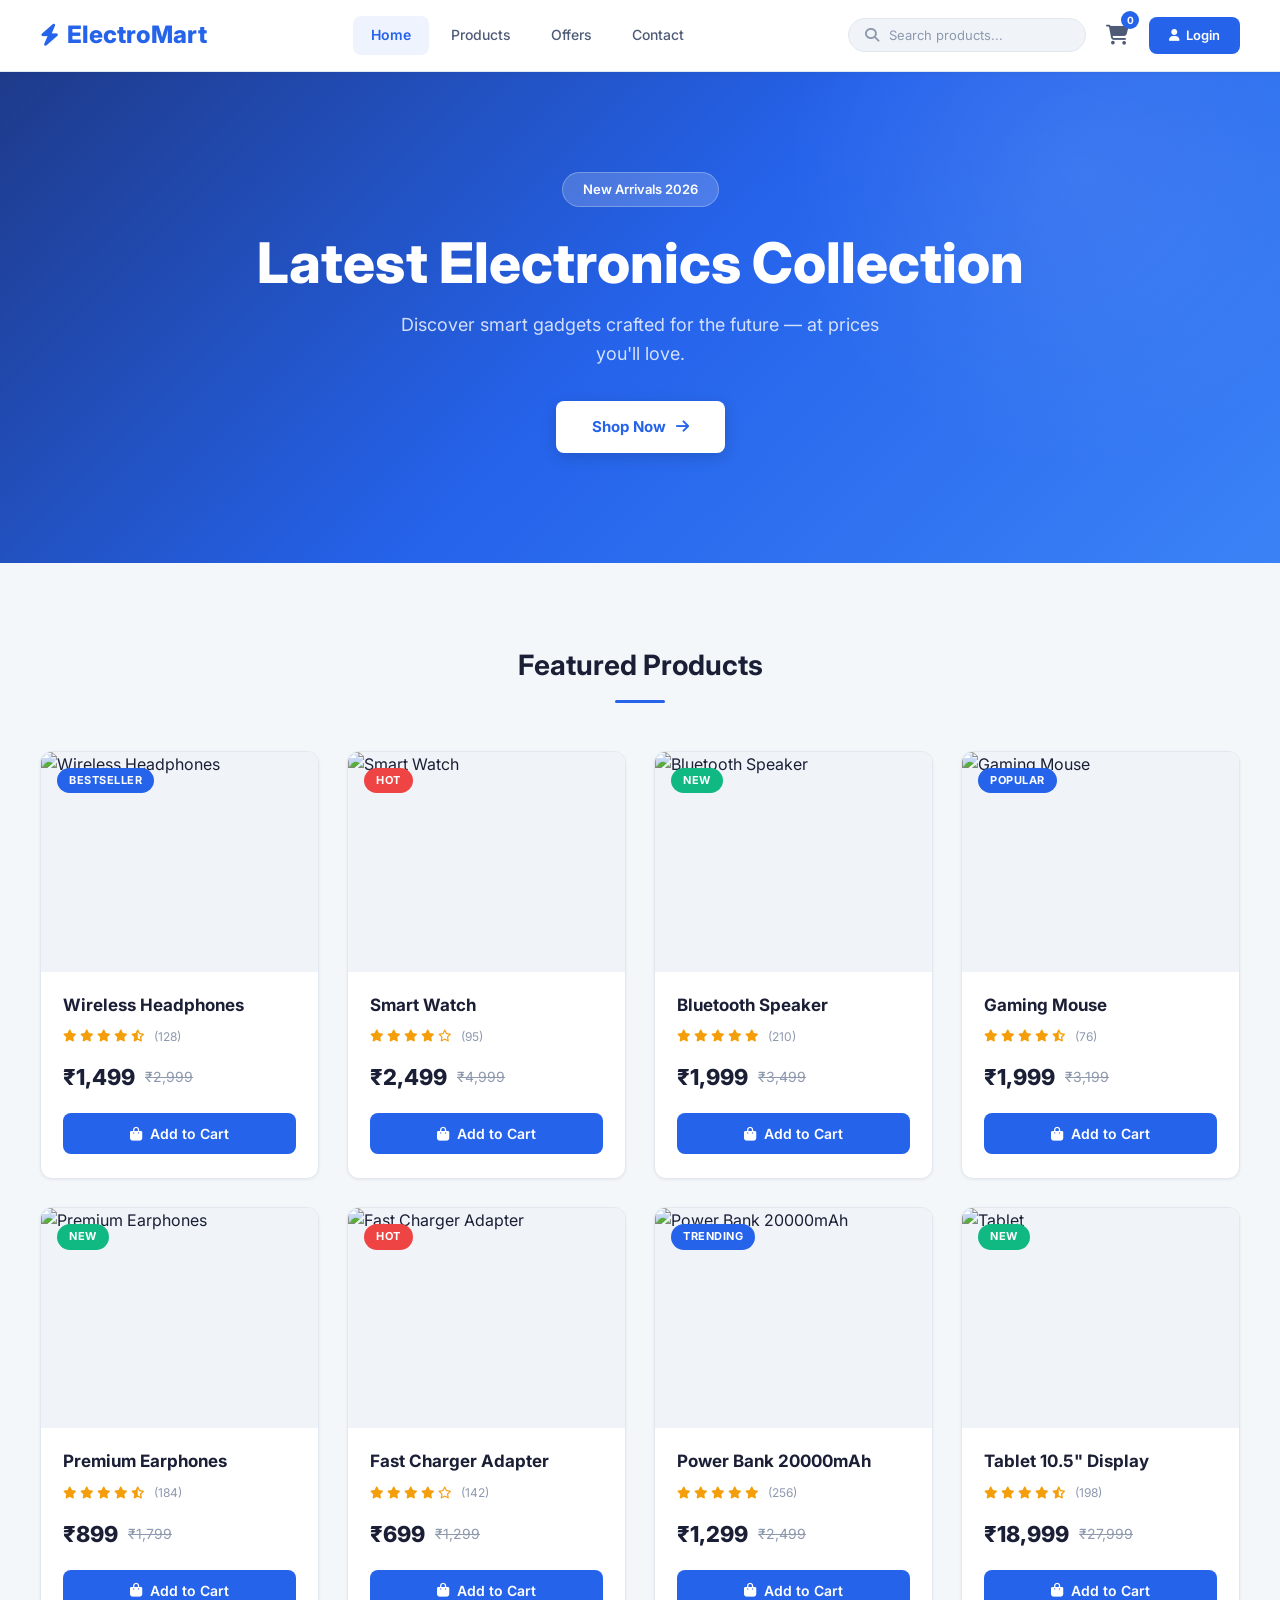
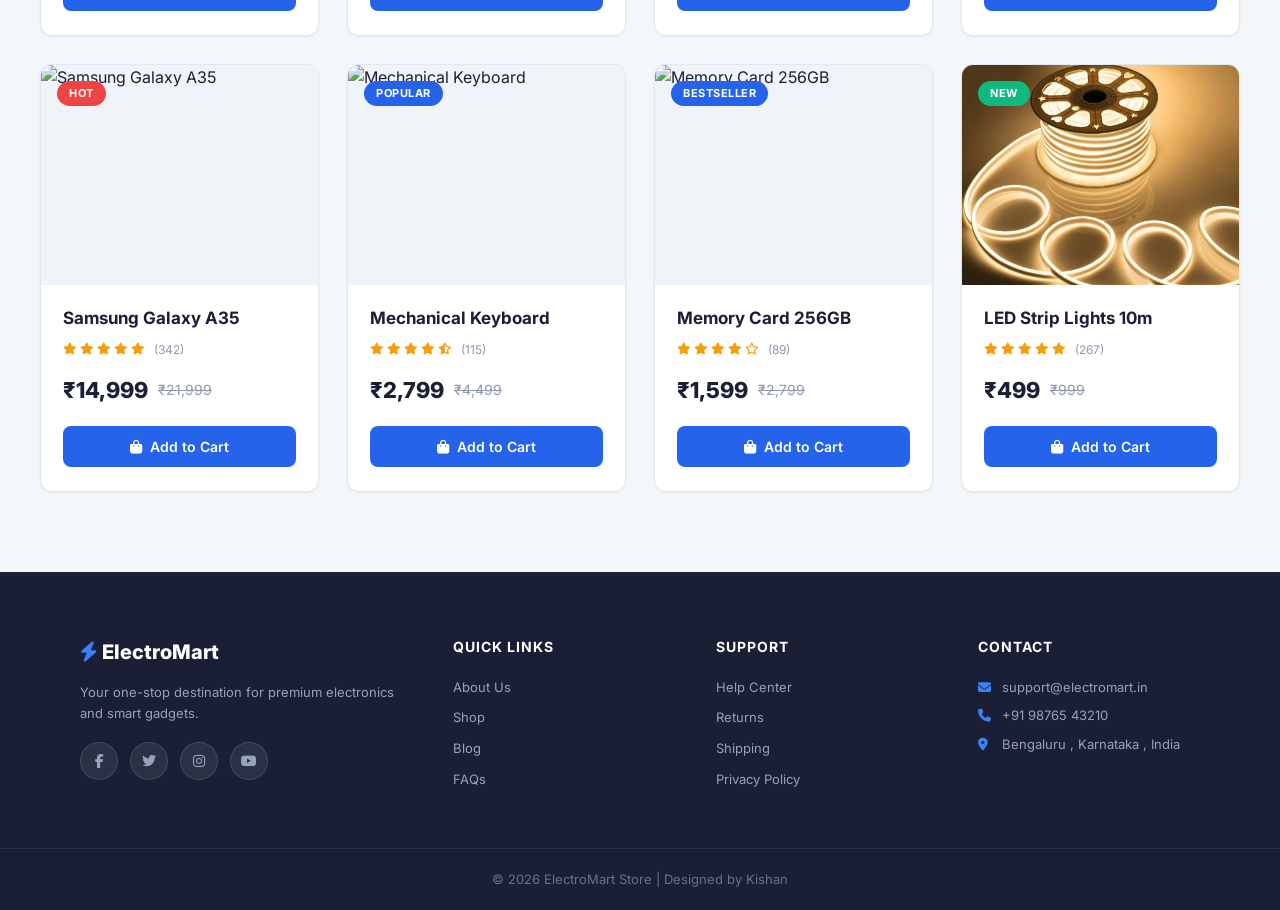
==== commit 38d65a10: "photo correction" ====
--- a/index.html
+++ b/index.html
@@ -295,7 +295,7 @@
             <div class="card" id="product-ledlights">
                 <div class="card-badge new">New</div>
                 <div class="card-img-wrap">
-                    <img src="https://images.unsplash.com/photo-1615750185825-fc85b1b1b127?w=500"
+                    <img src="assets/shopping.webp"
                         alt="LED Strip Lights" loading="lazy">
                 </div>
                 <div class="card-body">
